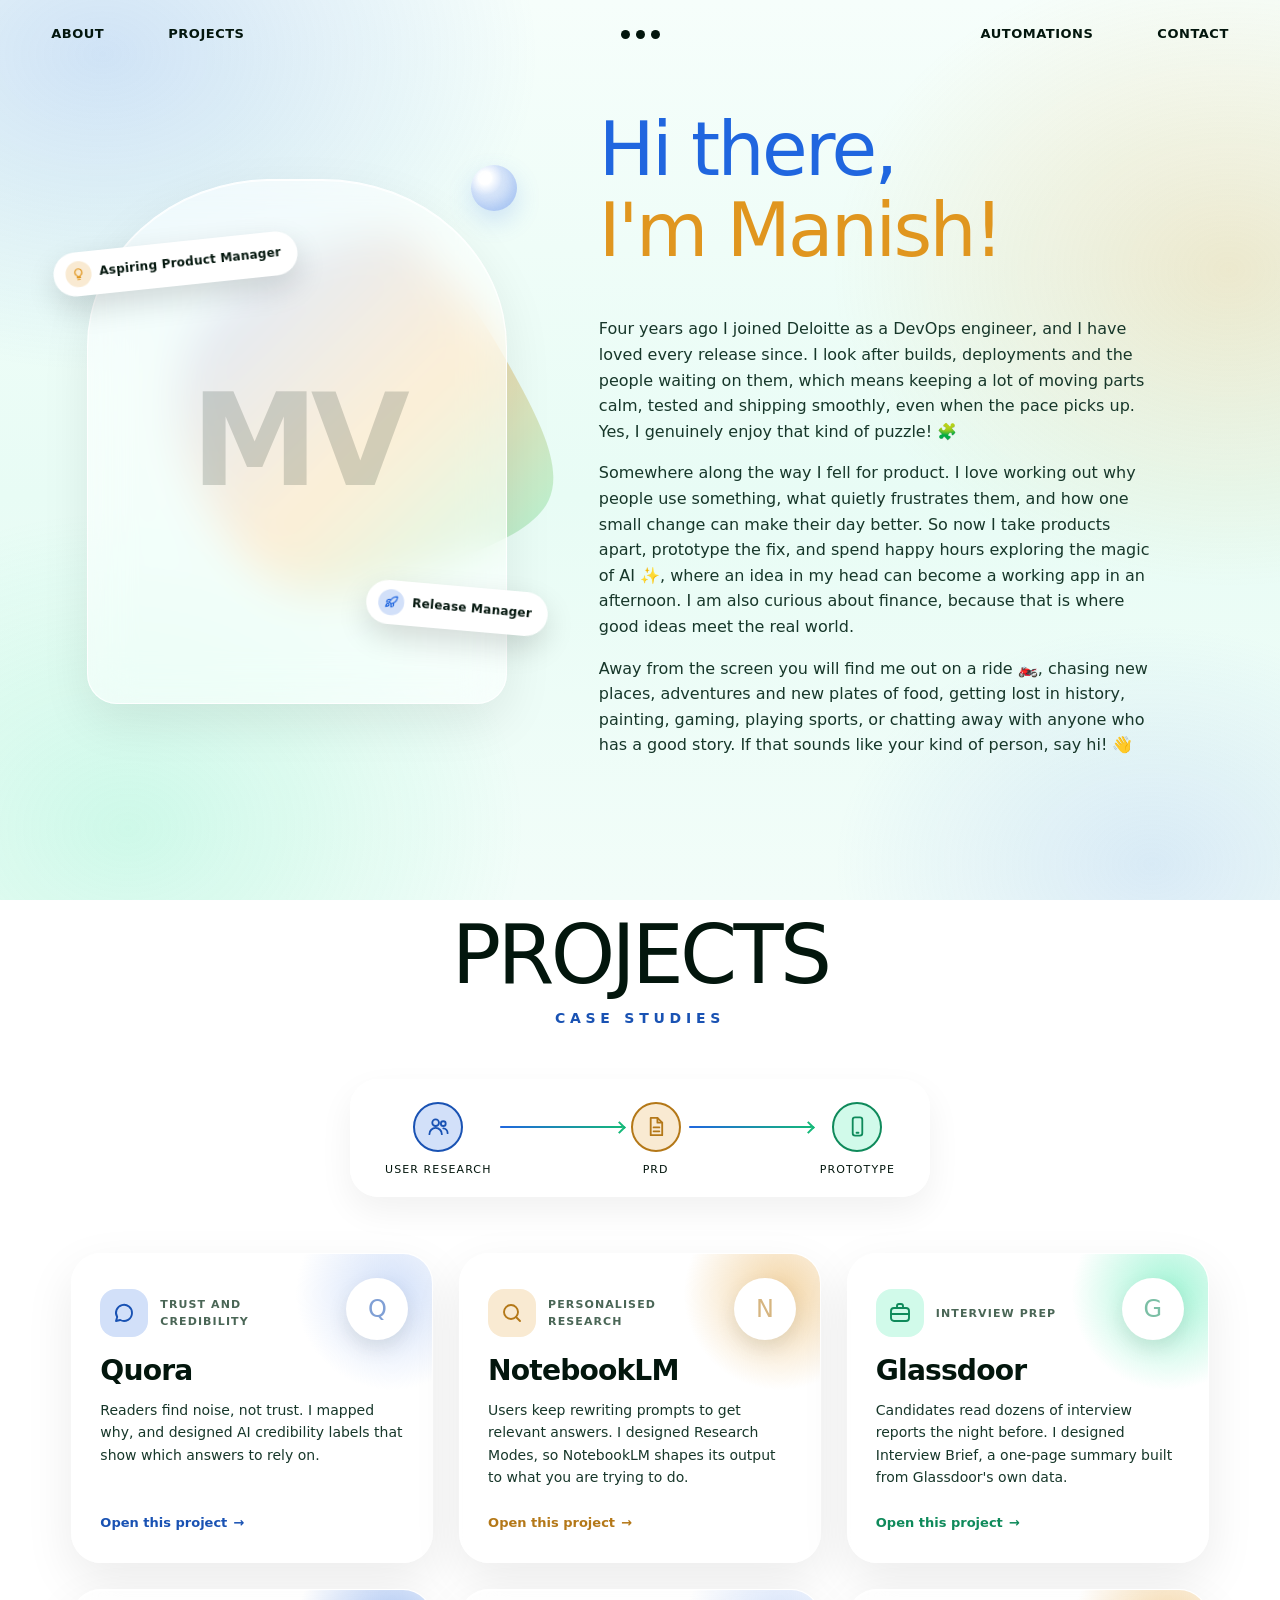
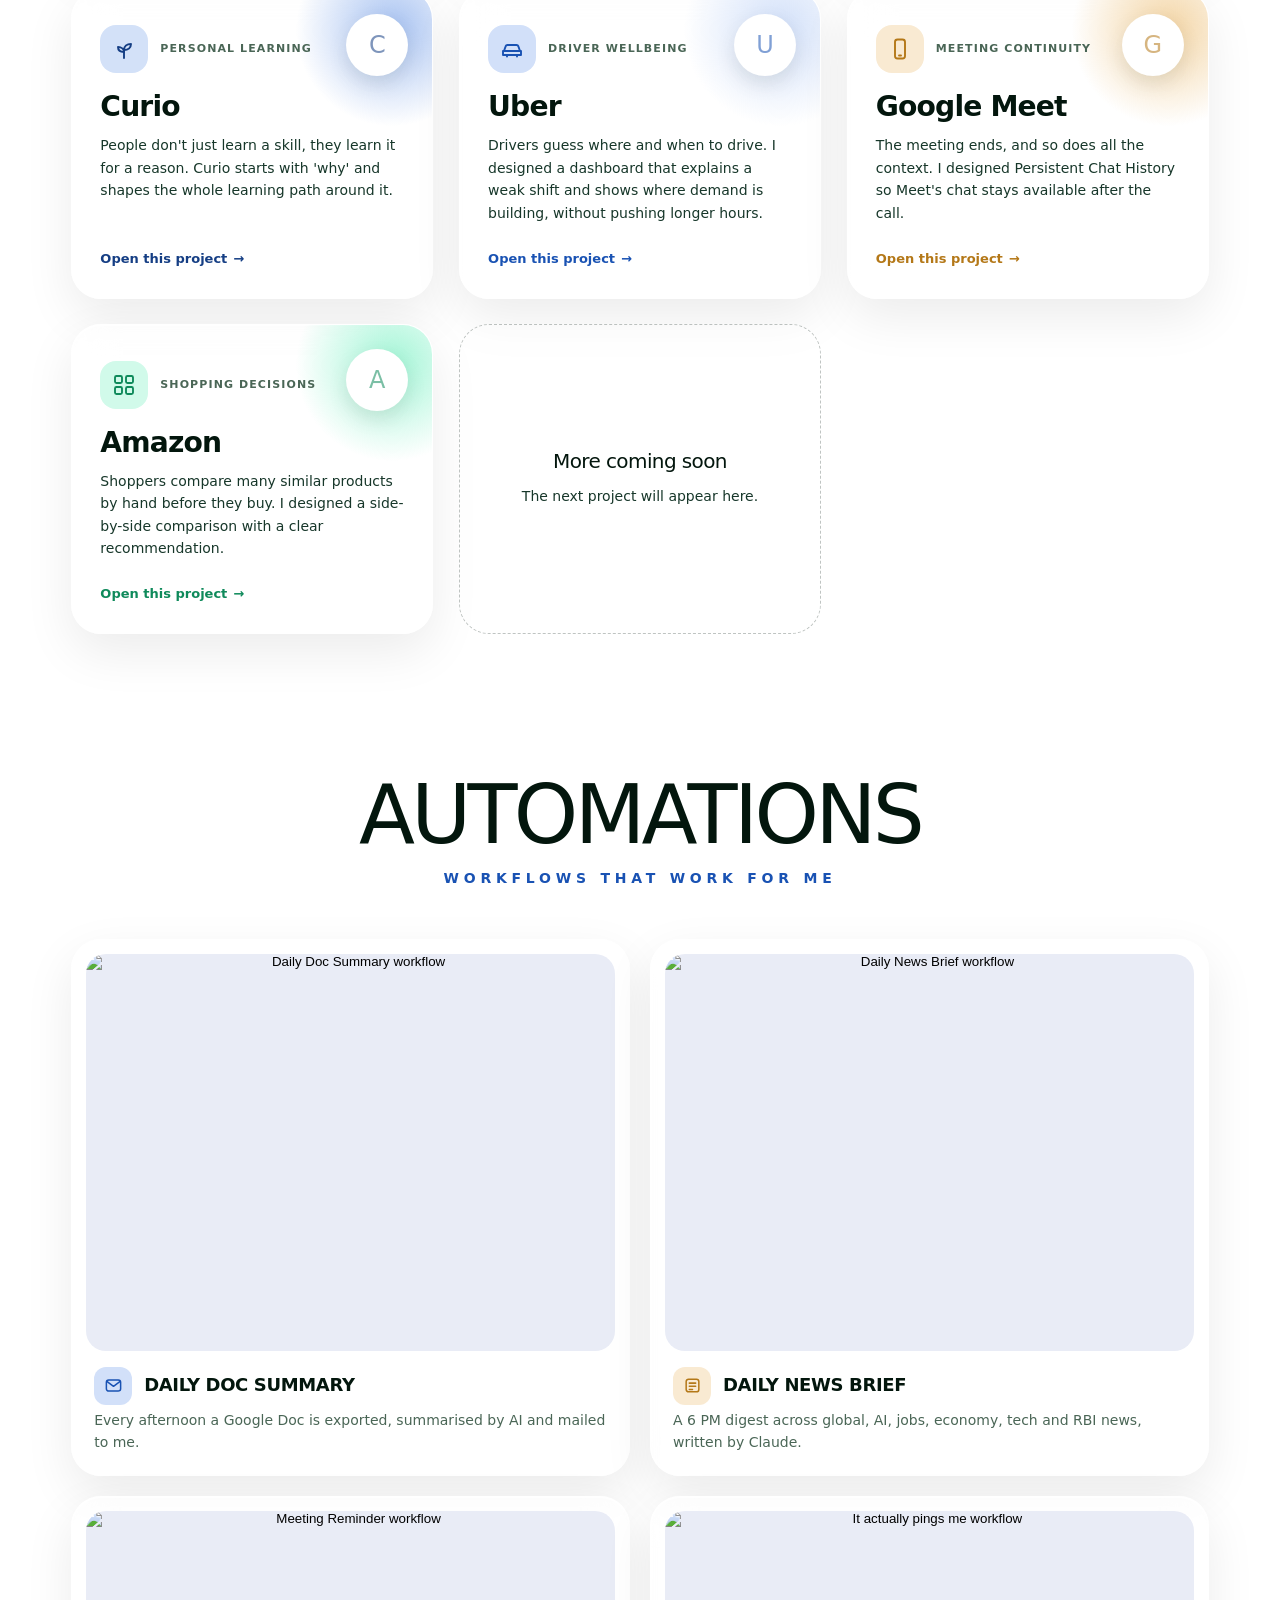
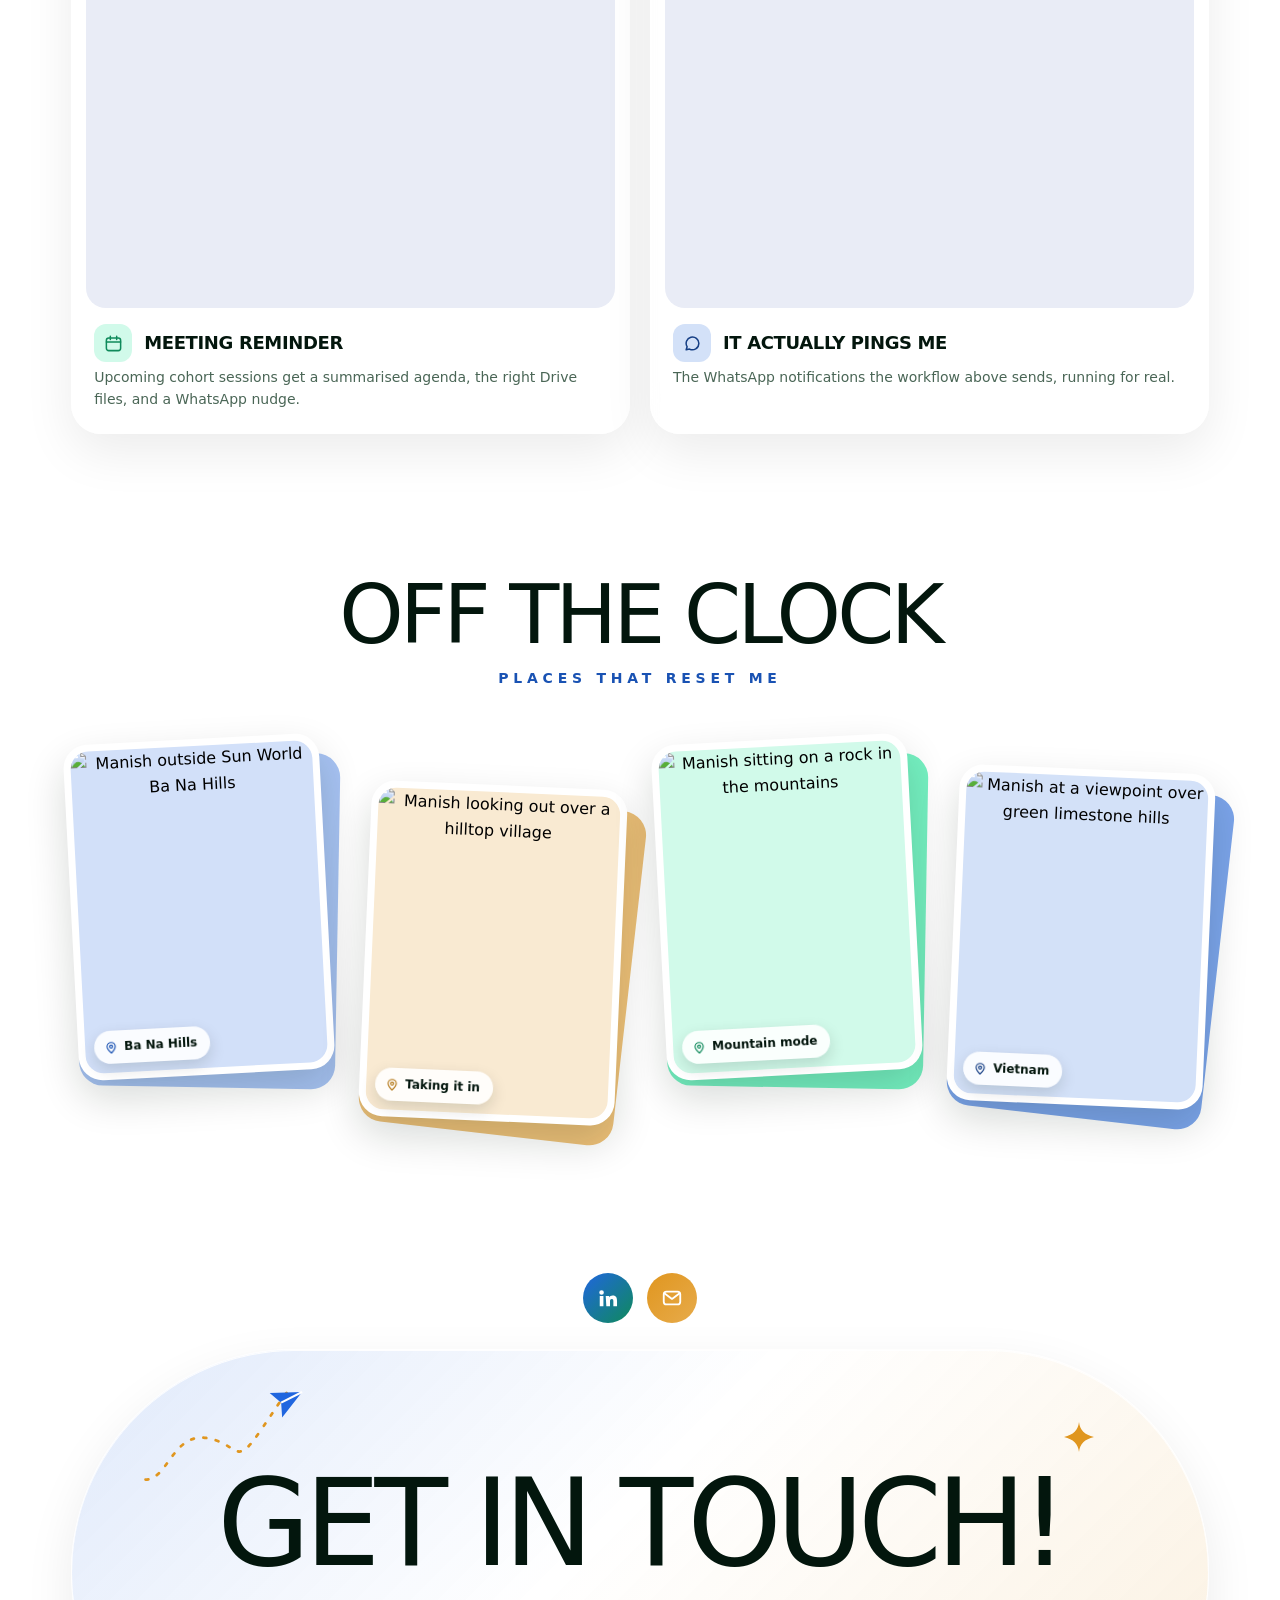
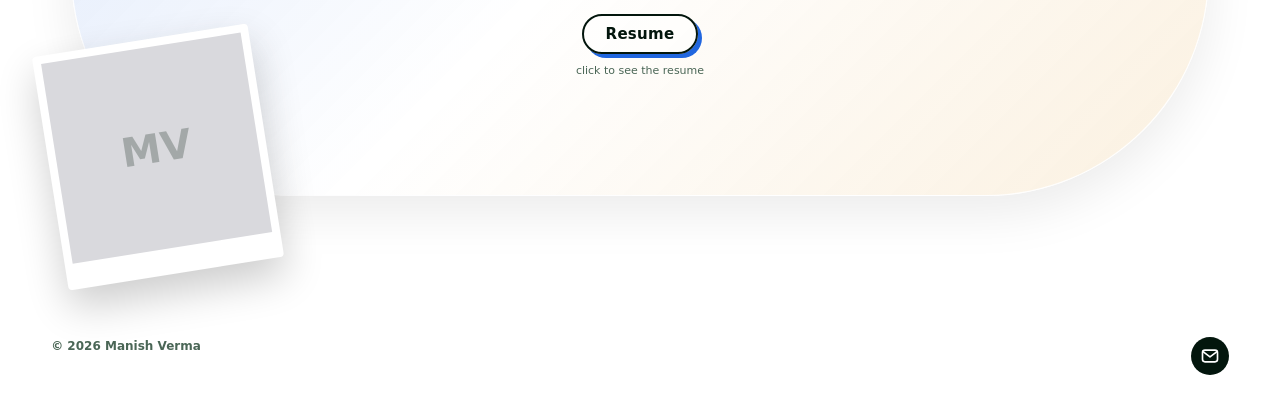
==== index.html @ 8513fe3d "Add files via upload" ====
<!doctype html>
<html lang="en">
<head>
  <meta charset="utf-8">
  <meta name="viewport" content="width=device-width, initial-scale=1">
  <title>Manish Verma — Portfolio</title>
  <meta name="description" content="Manish Verma: release manager at Deloitte and AI product management learner. Case studies, prototypes and automations.">
  <link rel="preconnect" href="https://fonts.googleapis.com">
  <link rel="preconnect" href="https://fonts.gstatic.com" crossorigin>
  <link href="https://fonts.googleapis.com/css2?family=Montserrat:wght@300;400;500;600;700;800;900&family=Pinyon+Script&family=Cormorant+Garamond:ital,wght@1,500;1,600&family=Ballet:opsz@16..72&display=swap" rel="stylesheet">
  <link rel="stylesheet" href="css/style.css">
  <script>try{if(sessionStorage.getItem("mv-intro"))document.documentElement.classList.add("no-intro")}catch(e){}</script>
</head>
<body>
  <!-- INTRO (plays once per visit, ~1.8s). Edit the words below to change it. -->
  <div class="intro" id="intro" aria-hidden="true">
    <div class="intro-dots" id="introDots"></div>
    <div class="intro-copy">
      <p class="il intro-eyebrow"><span>Hello, I'm Manish</span></p>
      <h2 class="intro-h">
        <span class="il"><span>I break products down,</span></span>
        <span class="il"><span>prototype the fix,</span></span>
        <span class="il"><span>and ship it.</span></span>
      </h2>
      <span class="intro-pill">See my work</span>
    </div>
  </div>

  <div id="nav"></div>

  <main id="top">
    <h1 class="sr-only">Manish Verma, Release Manager and AI product management</h1>

    <!-- ABOUT (LOCKED: approved design and animation, do not change unless the owner asks) -->
    <section class="sec" id="about">
      <div class="wrap about">
        <div class="portrait-wrap" data-reveal>
          <svg class="blob" viewBox="0 0 200 200" aria-hidden="true"><defs><linearGradient id="bg1" x1="0" y1="0" x2="1" y2="1"><stop offset="0" stop-color="#a6c2f2"/><stop offset=".55" stop-color="#f3d5a5"/><stop offset="1" stop-color="#a3f5d6"/></linearGradient></defs><path fill="url(#bg1)" d="M41.6 -61.4c13.5 8.600 22.700 24.100 31.200 39.600 8.500 15.500 16.300 31 11.200 41.700-5.100 10.700-23.100 16.600-39.200 22.600-16.100 6-30.300 12.100-43.500 8.200-13.200-3.900-25.300-17.800-33-33.500-7.700-15.700-10.900-33.200-4.600-47.300 6.300-14.100 22-24.800 38.400-31.800 16.400-7 33.500-10.300 39.500-4.500z" transform="translate(100 100) scale(1.05)"/></svg>
          <figure class="portrait glass">
            <img src="assets/img/manish.jpg" alt="Manish Verma" onerror="this.remove()">
            <span>MV</span>
          </figure>
          <span class="stk k1"><i data-ico="bulb"></i>Aspiring Product Manager</span>
          <span class="stk k2"><i data-ico="rocket"></i>Release Manager</span>
          <span class="deco d6" aria-hidden="true"></span>
        </div>
        <div class="about-copy">
          <h2 class="about-hi" id="hi"></h2>
          <div id="aboutText"></div>
        </div>
      </div>
    </section>

    <!-- PROJECTS -->
    <section class="sec" id="projects">
      <div class="wrap">
        <h2 class="h-sec center" data-reveal>Projects</h2>
        <p class="script sub center" data-reveal>case studies</p>
        <div id="projFlow"></div>
        <div id="cases" class="pgrid"></div>
      </div>
    </section>

    <!-- AUTOMATIONS -->
    <section class="sec" id="automations">
      <div class="wrap">
        <h2 class="h-sec center" data-reveal>Automations</h2>
        <p class="script sub center" data-reveal>workflows that work for me</p>
        <div id="autos" class="autos"></div>
      </div>
    </section>

    <!-- SKILLS (hidden for now: delete this line and the closing arrow below to bring it back)
    <section class="sec" id="skills">
      <div class="wrap skills">
        <div>
          <h2 class="h-sec" data-reveal>Certifications</h2>
          <div id="certList" class="certs"></div>
        </div>
        <div>
          <h2 class="h-sec" data-reveal>Toolkit</h2>
          <div id="tools" class="tools"></div>
        </div>
      </div>
    </section>
    -->

    <!-- OFF THE CLOCK (photos come from "gallery" in data/site.js) -->
    <section class="sec" id="life">
      <div class="wrap">
        <h2 class="h-sec center" data-reveal>Off the clock</h2>
        <p class="script sub center" data-reveal>places that reset me</p>
        <div id="snaps" class="snaps"></div>
      </div>
    </section>

    <!-- CONTACT -->
    <section class="sec contact" id="contact">
      <div class="wrap">
        <div class="socials" data-reveal>
          <a id="liBtn" href="#" target="_blank" rel="noopener" aria-label="LinkedIn" hidden>
            <svg viewBox="0 0 24 24" width="22" height="22" fill="currentColor"><path d="M4.98 3.5a2.5 2.5 0 1 1 0 5 2.5 2.5 0 0 1 0-5zM3 9.75h4V21H3zM9.5 9.75h3.8v1.55h.06c.53-1 1.82-2.05 3.75-2.05 4 0 4.74 2.63 4.74 6.05V21h-4v-5.1c0-1.22-.02-2.78-1.7-2.78-1.7 0-1.96 1.32-1.96 2.69V21h-4z"/></svg>
          </a>
          <a id="mailIcon" href="#" aria-label="Email">
            <svg viewBox="0 0 24 24" width="22" height="22" fill="none" stroke="currentColor" stroke-width="2" stroke-linecap="round" stroke-linejoin="round"><rect x="3" y="5" width="18" height="14" rx="3"/><path d="m4 7 8 6 8-6"/></svg>
          </a>
        </div>
        <div class="touch glass" data-reveal>
          <svg class="plane" viewBox="0 0 120 80" fill="none" aria-hidden="true"><path d="M4 74C20 74 24 40 48 44s20 22 38-4 18-28 22-30" stroke="#e0961f" stroke-width="2" stroke-linecap="round" stroke-dasharray="2 7"/><g transform="translate(96 4) rotate(18)"><path d="M0 8 22 0 14 22 10 12z" fill="#2066df"/><path d="M10 12 22 0" stroke="#fff" stroke-width="1.5"/></g></svg>
          <span class="deco d7"><svg viewBox="0 0 24 24" fill="currentColor"><path d="M12 0c.8 6.6 4.4 10.2 12 12-7.6 1.8-11.2 5.4-12 12-.8-6.6-4.4-10.2-12-12C7.6 10.2 11.2 6.6 12 0z"/></svg></span>
          <h2 class="touch-title">GET IN TOUCH!</h2>
          <a id="resumeBtn" class="cv" href="#" target="_blank" rel="noopener" hidden><span class="pill" id="resumeLabel"></span><small>click to see the resume</small></a>
          <figure class="polaroid" aria-hidden="true">
            <div class="ph"><img src="assets/img/manish-contact.jpg" alt="" onerror="this.remove()"><span>MV</span></div>
          </figure>
        </div>
      </div>
    </section>
  </main>

  <footer id="footer"></footer>

  <script src="https://cdnjs.cloudflare.com/ajax/libs/gsap/3.12.5/gsap.min.js"></script>
  <script src="https://cdnjs.cloudflare.com/ajax/libs/gsap/3.12.5/ScrollTrigger.min.js"></script>
  <script src="https://cdn.jsdelivr.net/npm/@studio-freight/lenis@1.0.42/dist/lenis.min.js"></script>
  <script src="data/site.js"></script>
  <script src="data/case-studies.js"></script>
  <script src="js/main.js"></script>
</body>
</html>
---- css/style.css ----
:root{
  --bg:var(--background-50); --ink:var(--text-950); --ink2:#17372a; --mute:#4a6656; --line:rgba(3,22,13,.14);
  --glass:rgba(255,255,255,.58); --glass-b:rgba(255,255,255,.9);
  --r:30px; --pad:clamp(20px,4vw,56px);
  --sans:system-ui,-apple-system,"Segoe UI",Roboto,"Helvetica Neue",Arial,sans-serif;   /* each device shows its own clean native font */
  --script:"Pinyon Script","Snell Roundhand",cursive;
}
*{box-sizing:border-box;margin:0;padding:0}
html{scroll-behavior:auto}
html.lenis,html.lenis body{height:auto}
.lenis.lenis-smooth{scroll-behavior:auto!important}
body{font-family:var(--sans);color:var(--ink);background:linear-gradient(180deg,#F6FEFB 0%,var(--background-50) 55%,#F2FDF9 100%);background-attachment:fixed;
  font-size:16px;line-height:1.6;-webkit-font-smoothing:antialiased;overflow-x:hidden}
body::before{content:"";position:fixed;inset:0;z-index:-1;pointer-events:none;
  background:radial-gradient(60vw 40vw at 85% 10%,rgba(255,255,255,.9),transparent 60%),radial-gradient(50vw 40vw at 5% 80%,rgba(163,245,214,.4),transparent 60%)}
img{max-width:100%;display:block}
a{color:inherit}
::selection{background:var(--ink);color:#fff}
.wrap{max-width:1240px;margin:0 auto;padding:0 var(--pad);position:relative}
.script{font-family:var(--script);font-weight:400;letter-spacing:0}
.anim [data-reveal]{opacity:0}

/* glass */
.glass{background:var(--glass);border:1px solid var(--glass-b);border-radius:var(--r);
  -webkit-backdrop-filter:blur(22px) saturate(1.3);backdrop-filter:blur(22px) saturate(1.3);
  box-shadow:0 18px 50px rgba(0,0,0,.08),inset 0 1px 0 rgba(255,255,255,.9)}
.pill{display:inline-block;border:2px solid var(--ink);border-radius:999px;padding:6px 22px;font-weight:600;font-size:15px;letter-spacing:.02em;background:rgba(255,255,255,.5)}

/* nav */
.nav{position:fixed;top:0;left:0;right:0;z-index:60;display:grid;grid-template-columns:1fr auto 1fr;align-items:center;padding:20px var(--pad);transition:background .3s,padding .3s}
.nav.solid{background:rgba(236,252,246,.8);-webkit-backdrop-filter:blur(16px);backdrop-filter:blur(16px);padding:12px var(--pad)}
.nav a{font-weight:600;font-size:13px;letter-spacing:.04em;text-transform:uppercase;text-decoration:none;position:relative;padding:4px 0}
.nav .l,.nav .r{display:flex;gap:clamp(18px,5vw,90px)}
.nav .l{justify-content:flex-start}.nav .r{justify-content:flex-end}
.nav a:not(.dots)::after{content:"";position:absolute;left:0;bottom:0;height:2px;width:100%;background:var(--ink);transform:scaleX(0);transform-origin:left;transition:transform .35s}
.nav a:not(.dots):hover::after{transform:scaleX(1)}
.nav .dots{display:flex;gap:6px;padding:10px 14px}
.nav .dots i{width:9px;height:9px;border-radius:50%;background:var(--ink);transition:transform .3s}
.nav .dots:hover i:nth-child(1){transform:translateY(-4px)}.nav .dots:hover i:nth-child(3){transform:translateY(4px)}
@media(max-width:560px){.nav a{font-size:11px}.nav .l,.nav .r{gap:14px}}

/* hero */
.hero{min-height:100svh;display:flex;flex-direction:column;align-items:center;justify-content:center;text-align:center;padding:110px var(--pad) 60px;position:relative;overflow:hidden}
.hero-name{font-size:clamp(64px,14vw,220px);line-height:1;margin:0;position:relative;z-index:2;white-space:nowrap;clip-path:inset(0 0 0 0);padding:0 .15em .1em}
.hero-tag{margin-top:clamp(18px,3vw,34px);font-weight:600;font-size:clamp(12px,1.3vw,15px);letter-spacing:.2em;text-transform:uppercase;color:var(--mute)}
.hero .pill{margin-top:clamp(28px,5vw,60px)}
.scroll-hint{position:absolute;bottom:26px;left:50%;width:26px;height:42px;border:2px solid var(--ink);border-radius:20px;transform:translateX(-50%)}
.scroll-hint i{position:absolute;left:50%;top:8px;width:4px;height:8px;margin-left:-2px;border-radius:2px;background:var(--ink);animation:wheel 1.7s ease-in-out infinite}
@keyframes wheel{0%{opacity:0;transform:translateY(0)}30%{opacity:1}100%{opacity:0;transform:translateY(14px)}}

/* section heads */
.sec{padding:clamp(70px,11vw,150px) 0 0}
.h-sec{font-weight:500;font-size:clamp(38px,6.4vw,92px);line-height:.98;letter-spacing:-.045em;text-transform:uppercase}
.sub{font-size:clamp(30px,4.2vw,56px);line-height:1.1;margin:6px 0 clamp(24px,4vw,50px)}
.center{text-align:center}

/* about */
.about{display:grid;grid-template-columns:.85fr 1.15fr;gap:clamp(28px,6vw,90px);align-items:center}
.portrait{position:relative;aspect-ratio:4/5;border-radius:44% 44% 30px 30px/32% 32% 30px 30px;overflow:hidden;display:grid;place-content:center;
  font-weight:700;font-size:clamp(70px,10vw,140px);letter-spacing:-.06em;color:rgba(3,22,13,.16)}
.portrait img{position:absolute;inset:0;width:100%;height:100%;object-fit:cover;object-position:50% 22%;z-index:1}
.about-copy p:not(.script){font-size:clamp(14px,1.25vw,17px);margin-bottom:16px;max-width:560px;color:var(--ink2)}
@media(max-width:860px){.about{grid-template-columns:1fr}.portrait{max-width:340px;margin:0 auto}}

.exp-grid{margin-top:clamp(40px,6vw,80px)}
.exp{padding:clamp(24px,3.4vw,46px);display:grid;grid-template-columns:1fr 1.3fr;gap:30px}
.exp h3{font-weight:700;font-size:clamp(34px,5vw,70px);letter-spacing:-.05em;line-height:1;text-transform:uppercase}
.exp .role{font-weight:700;margin-top:12px}
.exp .meta{font-size:14px;color:var(--mute)}
.exp ul{list-style:none}
.exp li{padding:14px 0;border-bottom:1px solid var(--line);font-size:clamp(15px,1.4vw,18px)}
.exp li:first-child{padding-top:0}.exp li:last-child{border:0;padding-bottom:0}
.stats{display:grid;grid-template-columns:repeat(3,1fr);gap:16px;margin-top:16px}
.stat{padding:26px 28px;transition:transform .4s cubic-bezier(.2,.8,.2,1)}
.stat:hover{transform:translateY(-6px)}
.stat b{display:block;font-weight:700;font-size:clamp(40px,5.4vw,78px);line-height:1;letter-spacing:-.05em}
.stat span{font-size:13px;color:var(--mute);font-weight:500}
@media(max-width:860px){.exp{grid-template-columns:1fr}.stats{grid-template-columns:1fr}}

/* skills */
.skills{display:grid;grid-template-columns:1fr 1fr;gap:clamp(34px,6vw,90px)}
.skills .h-sec{font-size:clamp(32px,4.6vw,64px);margin-bottom:28px}
.certs{display:grid;gap:22px}
.cert{display:grid;grid-template-columns:44px 1fr;gap:16px;align-items:start}
.cert svg{width:44px;height:44px;color:var(--ink2)}
.cert h3{font-weight:600;font-size:clamp(16px,1.7vw,22px);line-height:1.15;letter-spacing:-.03em;text-transform:uppercase}
.cert h3 small{font-weight:500;font-size:.62em;letter-spacing:0;text-transform:none;color:var(--mute);margin-left:6px}
.cert .st{font-size:12px;color:var(--mute);font-style:italic}
.cert button{margin-top:8px;font:inherit;font-size:12px;font-weight:700;background:none;border:1.5px solid var(--ink);border-radius:999px;padding:5px 14px;cursor:pointer;transition:background .2s,color .2s}
.cert button:hover{background:var(--ink);color:#fff}
.tools{display:grid;grid-template-columns:repeat(2,1fr);gap:14px}
.tool{display:grid;place-content:center;text-align:center;padding:26px 14px;min-height:92px;font-weight:600;font-size:15px;letter-spacing:-.02em;
  border-radius:22px;transition:transform .35s cubic-bezier(.2,.8,.2,1),background .3s}
.tool:hover{transform:translateY(-6px) rotate(-1.5deg);background:rgba(255,255,255,.9)}
@media(max-width:860px){.skills{grid-template-columns:1fr}}

/* folders */
.folders{display:flex;flex-wrap:wrap;justify-content:center;gap:clamp(26px,5vw,70px);perspective:900px}
.folder{width:clamp(150px,20vw,230px);text-decoration:none;text-align:center;display:block}
.fo{position:relative;aspect-ratio:1.18;transform-style:preserve-3d}
.fo .back{position:absolute;inset:8% 0 0 0;background:linear-gradient(180deg,#d4d4d8,#bdbdc2);border-radius:14px;box-shadow:0 20px 40px rgba(0,0,0,.14)}
.fo .back::before{content:"";position:absolute;left:0;top:-9%;width:42%;height:14%;background:#c9c9ce;border-radius:12px 12px 0 0}
.fo .paper{position:absolute;left:8%;right:8%;top:16%;bottom:14%;background:#fff;border-radius:8px;box-shadow:0 2px 8px rgba(0,0,0,.12);transition:transform .5s cubic-bezier(.2,.8,.2,1)}
.fo .front{position:absolute;inset:26% 0 0 0;background:linear-gradient(180deg,#f2f2f4,#dcdce0);border-radius:12px 12px 14px 14px;border-top:1px solid #fff;transform-origin:bottom;transition:transform .5s cubic-bezier(.2,.8,.2,1);box-shadow:inset 0 1px 0 #fff}
.folder:hover .paper{transform:translateY(-26%)}
.folder:hover .front{transform:rotateX(-24deg)}
.folder h3{margin-top:22px;font-weight:600;font-size:clamp(13px,1.4vw,17px);letter-spacing:-.02em;text-transform:uppercase;line-height:1.15}
.folder p{font-size:12px;color:var(--mute);margin-top:4px}
.folder.soon{opacity:.55;pointer-events:none}
.folder.soon .back,.folder.soon .front{background:rgba(255,255,255,.5);box-shadow:none;border:1.5px dashed #999}
.folder.soon .paper{display:none}

/* phones */
.phones{display:flex;flex-wrap:wrap;justify-content:center;gap:clamp(30px,5vw,64px)}
.proto{width:clamp(190px,22vw,245px);text-decoration:none;text-align:center}
.phone{position:relative;aspect-ratio:9/18.5;border:8px solid #141416;border-radius:38px;background:#fff;overflow:hidden;box-shadow:0 30px 60px rgba(0,0,0,.2);
  transition:transform .5s cubic-bezier(.2,.8,.2,1)}
.phone::before{content:"";position:absolute;top:8px;left:50%;transform:translateX(-50%);width:34%;height:16px;background:#141416;border-radius:12px;z-index:3}
.phone img{position:absolute;inset:0;width:100%;height:100%;object-fit:cover}
.phone .scr{position:absolute;inset:0;display:grid;place-content:center;padding:26px 18px;background:linear-gradient(160deg,#fff,#dedee2);font-weight:700;font-size:clamp(22px,2.4vw,30px);letter-spacing:-.05em;line-height:1;text-transform:uppercase}
.phone .scr small{display:block;font-weight:500;font-size:11px;letter-spacing:.04em;margin-top:12px;color:var(--mute);text-transform:none}
.proto:hover .phone{transform:translateY(-12px) rotate(-2deg)}
.proto:nth-child(even):hover .phone{transform:translateY(-12px) rotate(2deg)}
.proto h3{margin-top:22px;font-weight:600;font-size:17px;letter-spacing:-.02em;text-transform:uppercase}
.proto p{font-size:13px;color:var(--mute);margin:6px 0 10px}
.proto .open{font-weight:700;font-size:13px;border-bottom:2px solid var(--ink)}

/* automations */
.autos{display:grid;grid-template-columns:repeat(2,1fr);gap:20px}
.auto{padding:14px 14px 22px;transition:transform .4s cubic-bezier(.2,.8,.2,1)}
.auto:hover{transform:translateY(-6px)}
.auto button{display:block;width:100%;aspect-ratio:4/3;border:0;border-radius:20px;overflow:hidden;background:#e9ecf6;cursor:zoom-in;padding:0}
.auto img{width:100%;height:100%;object-fit:cover;object-position:top;transition:transform .6s}
.auto button:hover img{transform:scale(1.04)}
.auto h3{font-weight:600;font-size:18px;letter-spacing:-.02em;text-transform:uppercase;margin:18px 8px 4px}
.auto p{margin:0 8px;font-size:14px;color:var(--mute)}
@media(max-width:760px){.autos{grid-template-columns:1fr}}
.lightbox{position:fixed;inset:0;z-index:100;background:rgba(3,22,13,.82);-webkit-backdrop-filter:blur(8px);backdrop-filter:blur(8px);display:grid;place-items:center;padding:24px;cursor:zoom-out;opacity:0;pointer-events:none;transition:opacity .3s}
.lightbox.on{opacity:1;pointer-events:auto}
.lightbox img{max-height:90vh;max-width:min(1100px,100%);border-radius:20px;background:#fff}

/* contact */
.contact{padding-bottom:clamp(70px,9vw,120px)}
.socials{display:flex;justify-content:center;gap:14px;margin-bottom:26px}
.socials a{display:grid;place-content:center;width:50px;height:50px;border-radius:50%;background:var(--ink);color:#fff;transition:transform .3s}
.socials a:hover{transform:translateY(-5px) rotate(8deg)}
.touch{position:relative;padding:clamp(60px,9vw,120px) clamp(20px,4vw,60px);text-align:center;border-radius:999px}
.touch-title{font-weight:500;font-size:clamp(40px,9.4vw,140px);letter-spacing:-.05em;line-height:.95}
.touch-mail{display:inline-block;margin-top:24px;font-weight:600;font-size:clamp(14px,1.8vw,20px);text-decoration:none;border-bottom:2px solid var(--ink);transition:letter-spacing .3s}
.touch-mail:hover{letter-spacing:.03em}
.cv{display:block;margin-top:34px;text-decoration:none}
.cv small{display:block;font-size:11px;color:var(--mute);margin-top:8px}
.polaroid{position:absolute;left:-2%;bottom:-18%;width:clamp(120px,17vw,230px);transform:rotate(-9deg);background:#fff;padding:8px 8px 26px;box-shadow:0 18px 40px rgba(0,0,0,.2);border-radius:4px}
.polaroid .ph{position:relative;aspect-ratio:1;background:#d9d9dd;display:grid;place-content:center;font-weight:700;font-size:40px;color:rgba(3,22,13,.25);overflow:hidden}
.polaroid img{position:absolute;inset:0;width:100%;height:100%;object-fit:cover;object-position:50% 18%}

/* OFF THE CLOCK: travel photos */
.snaps{display:grid;grid-template-columns:repeat(4,1fr);gap:clamp(18px,3vw,40px);align-items:start;padding-bottom:12px}
.snap:nth-child(2){margin-top:46px}.snap:nth-child(4){margin-top:30px}
.snap figure{position:relative;--r:-3deg;transform:rotate(var(--r));transition:transform .55s cubic-bezier(.2,.8,.2,1)}
.snap:nth-child(even) figure{--r:2.5deg}
.snap figure::before{content:"";position:absolute;inset:0;border-radius:24px;background:var(--bk);transform:translate(10px,13px) rotate(4deg);z-index:0;transition:transform .55s cubic-bezier(.2,.8,.2,1)}
.snap:hover figure{transform:rotate(0) scale(1.03)}
.snap:hover figure::before{transform:translate(14px,16px) rotate(6deg)}
.snap button{position:relative;z-index:1;display:block;width:100%;padding:7px;border:0;background:#fff;border-radius:24px;box-shadow:0 18px 40px rgba(3,22,13,.16);cursor:zoom-in;font:inherit}
.snap .ph{display:block;aspect-ratio:3/4;border-radius:18px;overflow:hidden;background:var(--tint,#e8eef9)}
.snap img{display:block;width:100%;height:100%;object-fit:cover}
.snap figcaption{position:absolute;z-index:2;left:16px;bottom:16px;display:inline-flex;align-items:center;gap:6px;padding:7px 13px 7px 10px;border-radius:999px;background:rgba(255,255,255,.88);-webkit-backdrop-filter:blur(8px);backdrop-filter:blur(8px);font-size:12px;font-weight:600;color:var(--ink);box-shadow:0 6px 16px rgba(3,22,13,.14);pointer-events:none}
.snap figcaption svg{width:14px;height:14px;fill:none;stroke:var(--deep);stroke-width:2;stroke-linecap:round;stroke-linejoin:round}
@media(max-width:860px){.snaps{grid-template-columns:repeat(2,1fr)}.snap:nth-child(2){margin-top:34px}.snap:nth-child(3){margin-top:0}.snap:nth-child(4){margin-top:34px}}
@media(max-width:760px){.touch{border-radius:48px;padding-bottom:110px}.polaroid{left:6%;bottom:-12%}}
footer{padding:26px var(--pad);display:flex;flex-wrap:wrap;justify-content:space-between;gap:10px;font-size:12px;font-weight:600;color:var(--mute)}
footer a{text-decoration:none;border-bottom:1px solid currentColor}

/* case page */
.c-top{padding:150px 0 20px}
.back{font-weight:600;font-size:14px;letter-spacing:.01em;text-transform:none;text-decoration:none;border-bottom:2px solid var(--ink)}
.c-title{font-weight:400;font-size:clamp(26px,5vw,72px);line-height:1.1;letter-spacing:-.035em;text-transform:none;margin-top:26px}
.c-title+.script{font-size:clamp(30px,5vw,68px);margin-top:-.1em}
.c-pills{display:flex;gap:10px;flex-wrap:wrap;margin-top:22px}
.c-pills .pill{font-size:13px;padding:5px 18px}
.c-lead{max-width:640px;font-size:clamp(16px,1.6vw,20px);margin-top:26px;color:var(--ink2)}
.c-hero{display:grid;grid-template-columns:.9fr 1.1fr;gap:20px;margin-top:clamp(34px,5vw,60px)}
.c-card{padding:clamp(22px,2.6vw,34px)}
.c-card h3{font-weight:700;font-size:clamp(20px,2.2vw,30px);letter-spacing:-.04em;text-transform:uppercase;margin-bottom:12px}
.c-card dl{display:grid;grid-template-columns:auto 1fr;gap:6px 14px;font-size:14px;margin-bottom:16px}
.c-card dt{font-weight:600}.c-card dd{color:var(--ink2)}
.c-card h4{font-weight:600;font-size:15px;letter-spacing:-.02em;text-transform:uppercase;margin:16px 0 4px}
.c-card p{font-size:14px;color:var(--ink2)}
.c-card ul{list-style:none}
.c-card li{font-size:14px;padding:7px 0;border-bottom:1px solid var(--line);color:var(--ink2)}
.c-card li:last-child{border:0}
.c-card li::before{content:"•";margin-right:10px;font-weight:700}
.c-visual{display:grid;place-content:center;text-align:center;padding:clamp(30px,5vw,60px);min-height:320px;position:relative;overflow:hidden}
.c-visual img{position:absolute;inset:0;width:100%;height:100%;object-fit:cover}
.c-visual q{font-weight:700;font-size:clamp(24px,3.6vw,52px);letter-spacing:-.05em;line-height:1.02;text-transform:uppercase;quotes:none;position:relative}
.c-visual q em{font-family:var(--script);font-style:normal;font-weight:400;text-transform:none;letter-spacing:0;font-size:1.25em}
@media(max-width:860px){.c-hero{grid-template-columns:1fr}}
.perf{margin-top:clamp(50px,8vw,100px);text-align:center}
.perf .h-sec{font-size:clamp(30px,5vw,68px)}
.perf-row{display:grid;grid-template-columns:repeat(4,1fr);gap:14px;margin-top:26px}
.perf-row .glass{padding:26px 14px}
.perf-row b{display:block;font-weight:700;font-size:clamp(34px,5vw,70px);line-height:1;letter-spacing:-.06em}
.perf-row span{font-size:12px;color:var(--mute);font-weight:500}
@media(max-width:760px){.perf-row{grid-template-columns:repeat(2,1fr)}}
.c-secs{display:grid;grid-template-columns:repeat(auto-fit,minmax(min(100%,320px),1fr));gap:18px;margin-top:clamp(40px,6vw,70px)}
.c-sec .lab{font-size:11px;font-weight:600;letter-spacing:.14em;text-transform:uppercase;color:var(--mute)}
.c-sec h3{font-weight:700;font-size:clamp(20px,2.2vw,28px);letter-spacing:-.04em;line-height:1.05;margin:8px 0 14px;text-transform:uppercase}
.c-sec .it{padding:10px 0;border-top:1px solid var(--line)}
.c-sec .it b{display:block;font-size:14px;font-weight:600}
.c-sec .it span{font-size:13px;color:var(--ink2)}
.c-pdf{margin-top:clamp(50px,8vw,100px)}
.c-pdf .h-sec{font-size:clamp(30px,5vw,68px);margin-bottom:22px}
.pdf-frame{overflow:hidden;padding:8px}
.pdf-frame iframe{width:100%;height:min(78vh,720px);border:0;border-radius:calc(var(--r) - 8px);display:block;background:#fff}
.pdf-actions{display:flex;gap:12px;flex-wrap:wrap;margin-top:22px}
.btn{display:inline-flex;align-items:center;gap:8px;font:inherit;font-weight:600;font-size:13px;letter-spacing:.04em;text-transform:uppercase;text-decoration:none;
  border:2px solid var(--ink);border-radius:999px;padding:13px 26px;background:transparent;transition:background .25s,color .25s,transform .25s}
.btn:hover{background:var(--ink);color:#fff;transform:translateY(-3px)}
.btn-ink{background:var(--ink);color:#fff}.btn-ink:hover{background:transparent;color:var(--ink)}
.next{display:block;text-decoration:none;margin:clamp(60px,9vw,110px) 0 clamp(60px,8vw,100px);padding:clamp(26px,4vw,54px);text-align:center;transition:transform .4s}
.next:hover{transform:translateY(-6px)}
.next small{font-size:12px;font-weight:700;letter-spacing:.14em;text-transform:uppercase;color:var(--mute)}
.next b{display:block;font-weight:700;font-size:clamp(28px,5.4vw,76px);letter-spacing:-.05em;line-height:1;text-transform:uppercase;margin-top:8px}

/* page transition */
.wipe{position:fixed;inset:0;z-index:200;background:var(--ink);color:#fff;display:grid;place-content:center;font-weight:700;font-size:clamp(36px,8vw,100px);letter-spacing:-.05em;
  opacity:0;pointer-events:none}
.wipe.cover{pointer-events:auto}
@media (prefers-reduced-motion:reduce){.scroll-hint i{animation:none}*{transition-duration:.01ms!important}}

/* =====================================================
   COLOUR + ICON LAYER (soft pastels on the mono base)
   ===================================================== */
/* ---- Brand palette (light) ---- */
:root{
  --text-50:#e9fcf3;--text-100:#d3f8e6;--text-200:#a6f2cd;--text-300:#7aebb4;--text-400:#4ee49c;--text-500:#21de83;--text-600:#1bb169;--text-700:#14854e;--text-800:#0d5934;--text-900:#072c1a;--text-950:#03160d;
  --background-50:#e8fcf5;--background-100:#d1faea;--background-200:#a3f5d6;--background-300:#75f0c1;--background-400:#47ebac;--background-500:#19e697;--background-600:#14b879;--background-700:#0f8a5b;--background-800:#0a5c3d;--background-900:#052e1e;--background-950:#03170f;
  --primary-50:#e9f0fc;--primary-100:#d2e0f9;--primary-200:#a6c2f2;--primary-300:#79a3ec;--primary-400:#4c85e6;--primary-500:#2066df;--primary-600:#1952b3;--primary-700:#133d86;--primary-800:#0d2959;--primary-900:#06142d;--primary-950:#030a16;
  --secondary-50:#fcf5e9;--secondary-100:#f9ead2;--secondary-200:#f3d5a5;--secondary-300:#edc078;--secondary-400:#e7ab4b;--secondary-500:#e0961f;--secondary-600:#b47818;--secondary-700:#875a12;--secondary-800:#5a3c0c;--secondary-900:#2d1e06;--secondary-950:#160f03;
  --accent-50:#e9f0fb;--accent-100:#d3e1f8;--accent-200:#a7c2f1;--accent-300:#7ba4ea;--accent-400:#5085e2;--accent-500:#2467db;--accent-600:#1d52af;--accent-700:#153e84;--accent-800:#0e2958;--accent-900:#07152c;--accent-950:#040a16;
  /* short names used through the stylesheet */
  --blue:var(--primary-500);--blue-l:var(--primary-400);
  --amber:var(--secondary-500);--amber-l:var(--secondary-400);
  --green-m:var(--background-600);--green-d:var(--background-700);
}
body::before{background:
  radial-gradient(55vw 40vw at 8% 6%,rgba(76,133,230,.22),transparent 62%),
  radial-gradient(50vw 40vw at 96% 30%,rgba(231,171,75,.24),transparent 62%),
  radial-gradient(50vw 40vw at 10% 92%,rgba(71,235,172,.2),transparent 62%),
  radial-gradient(40vw 30vw at 90% 96%,rgba(121,163,236,.2),transparent 62%)}

/* icon chip */
.ico{flex:none;width:46px;height:46px;border-radius:15px;background:var(--tint,#eee);color:var(--deep,var(--ink));display:grid;place-content:center}
.ico svg{width:23px;height:23px;fill:none;stroke:currentColor;stroke-width:1.9;stroke-linecap:round;stroke-linejoin:round}
[data-ico] svg{width:1em;height:1em;fill:none;stroke:currentColor;stroke-width:2;stroke-linecap:round;stroke-linejoin:round}

/* script accents get a gradient */
.sub,.hero-name,.c-visual q em{background:linear-gradient(95deg,var(--blue),var(--green-m) 80%);-webkit-background-clip:text;background-clip:text;color:transparent;-webkit-text-fill-color:transparent}
.sub{padding:0 .12em .12em;display:inline-block}
.center.sub{display:block;width:fit-content;margin-left:auto;margin-right:auto}
.pill{box-shadow:4px 4px 0 var(--blue)}
.hero .pill{box-shadow:4px 4px 0 var(--amber)}

/* doodles */
.deco{position:absolute;pointer-events:none;z-index:0;animation:floaty 7s ease-in-out infinite alternate}
.deco svg{display:block;width:100%;height:100%}
.hero-name,.hero-tag,.hero .pill{position:relative;z-index:1}
.d6{top:-8px;right:-6px;width:34px;color:var(--amber-l);z-index:3}
.d7{top:16%;right:10%;width:30px;color:var(--amber)}
@keyframes floaty{to{transform:translateY(-16px) rotate(10deg)}}


/* about: blob + stickers */
.portrait-wrap{position:relative;max-width:420px;width:100%;margin:0 auto}
.portrait-wrap .blob{position:absolute;inset:-14% -18%;width:136%;height:128%;z-index:0;opacity:.9}
.portrait-wrap .portrait{position:relative;z-index:1}
.stk{position:absolute;z-index:3;display:inline-flex;align-items:center;gap:8px;background:#fff;border-radius:999px;padding:9px 16px 9px 12px;font-weight:600;font-size:12px;letter-spacing:.02em;
  box-shadow:0 12px 30px rgba(0,0,0,.14);animation:floaty 6s ease-in-out infinite alternate}
.stk i{display:grid;place-content:center;width:26px;height:26px;border-radius:50%;font-size:14px}
.k1{left:-8%;top:12%;transform:rotate(-6deg)}.k1 i{background:#f9ead2;color:var(--amber)}
.k2{right:-10%;bottom:14%;transform:rotate(5deg);animation-delay:-2s}.k2 i{background:#d2e0f9;color:var(--blue)}
@media(max-width:560px){.k1{left:-2%}.k2{right:-2%}}

/* stats / tools / certs / automations with icons */
.stat{display:flex;flex-direction:column;gap:14px}
.stat .ico{width:42px;height:42px}
.stat b{background:linear-gradient(120deg,var(--ink),var(--deep,var(--ink)) 140%);-webkit-background-clip:text;background-clip:text;color:transparent}
.tool{display:flex;align-items:center;gap:14px;text-align:left;place-content:normal;padding:14px 16px;min-height:0;justify-content:flex-start}
.tool .ico{width:42px;height:42px;border-radius:13px}
.cert{grid-template-columns:48px 1fr}
.cert .ico{width:48px;height:48px;border-radius:16px}
.cert .ico svg{width:26px;height:26px}
.auto figcaption,.auto .cap{display:flex;gap:12px;align-items:center;margin:16px 8px 4px}
.auto .cap h3{margin:0}
.auto .cap .ico{width:38px;height:38px;border-radius:12px}
.auto .cap .ico svg{width:19px;height:19px}
.auto>p{margin:0 8px}

/* coloured folders */
.fo .back{background:var(--fb,#c9c9ce)}
.fo .back::before{background:var(--fb,#c9c9ce)}
.fo .front{background:linear-gradient(180deg,var(--f1,#f2f2f4),var(--f2,#dcdce0))}
.folder .badge{position:absolute;left:50%;top:52%;transform:translate(-50%,-50%);z-index:3;width:48px;height:48px;border-radius:16px;display:grid;place-content:center;background:rgba(255,255,255,.7);color:var(--deep,var(--ink));transition:transform .5s cubic-bezier(.2,.8,.2,1)}
.folder .badge svg{width:24px;height:24px;fill:none;stroke:currentColor;stroke-width:1.9;stroke-linecap:round;stroke-linejoin:round}
.folder:hover .badge{transform:translate(-50%,-30%) scale(1.08)}
.folder.soon .badge{display:none}

/* phones */
.phone .scr{background:linear-gradient(160deg,var(--g1,#fff),var(--g2,#dedee2));color:var(--ink);text-align:center}
.phone .scr .pi{width:62px;height:62px;border-radius:20px;background:rgba(255,255,255,.75);display:grid;place-content:center;margin:0 auto 16px;box-shadow:0 10px 24px rgba(0,0,0,.12)}
.phone .scr .pi svg{width:30px;height:30px;fill:none;stroke:var(--ink);stroke-width:1.8;stroke-linecap:round;stroke-linejoin:round}
.phone .scr small{color:rgba(3,22,13,.65)}
.proto .open{border-bottom:2px solid var(--deep,var(--ink));color:var(--deep,var(--ink))}

/* contact */
.socials a{background:linear-gradient(135deg,var(--blue),var(--green-d))}
.socials a:nth-child(2){background:linear-gradient(135deg,var(--amber),var(--amber-l))}
.touch{background:linear-gradient(135deg,rgba(210,224,249,.7),rgba(255,255,255,.6) 45%,rgba(249,234,210,.7));overflow:visible}
.plane{position:absolute;left:6%;top:6%;width:clamp(80px,13vw,170px);pointer-events:none}
.touch-mail{border-bottom-color:var(--amber)}

/* case page */
.c-pills .pill{background:var(--tint);border-color:var(--deep);color:var(--deep);box-shadow:none}
.c-visual{background:radial-gradient(circle at 18% 22%,#a6c2f2 0,transparent 46%),radial-gradient(circle at 86% 80%,#f3d5a5 0,transparent 46%),radial-gradient(circle at 70% 15%,#a3f5d6 0,transparent 36%),var(--glass)}
.perf-row .glass{display:flex;flex-direction:column;align-items:center;gap:10px}
.perf-row .glass b{color:var(--deep)}
.c-sec .head{display:flex;align-items:center;gap:12px}
.c-sec .head .ico{width:40px;height:40px;border-radius:13px}
.c-sec .head .ico svg{width:20px;height:20px}
.c-sec h3{margin-top:14px}
.c-card li::before{color:var(--amber)}
.back:hover{color:var(--blue);border-color:var(--blue)}
.btn-ink{background:linear-gradient(120deg,var(--blue),var(--green-d));border-color:transparent}
.btn-ink:hover{background:transparent;border-color:var(--ink)}
.next b{background:linear-gradient(95deg,var(--blue),var(--green-m));-webkit-background-clip:text;background-clip:text;color:transparent}
@media (prefers-reduced-motion:reduce){.deco,.stk{animation:none}}

/* =====================================================
   IMAGES + MOTION LAYER
   ===================================================== */

/* hero confetti */
.spark{position:fixed;width:16px;height:16px;margin:-8px 0 0 -8px;pointer-events:none;z-index:250}
.spark svg{display:block;width:100%;height:100%}


/* release pipeline illustration */
.pipe{margin-top:24px;padding:16px 20px 10px;max-width:560px}
.pipe-t{font-size:11px;font-weight:700;letter-spacing:.14em;text-transform:uppercase;color:var(--mute);margin:0 0 6px!important;max-width:none!important}
.pipe svg{display:block;width:100%;height:auto;overflow:visible}
.pipe text{font-family:var(--sans);font-size:12px;font-weight:600;fill:var(--ink2);text-anchor:middle}
.pline{fill:none;stroke:url(#pg);stroke-width:3;stroke-linecap:round;stroke-dasharray:100;stroke-dashoffset:100;animation:pdraw 6s ease-in-out infinite}
@keyframes pdraw{0%{stroke-dashoffset:100;opacity:1}75%{stroke-dashoffset:0;opacity:1}92%{stroke-dashoffset:0;opacity:1}100%{stroke-dashoffset:0;opacity:0}}
.pn .ring{animation:ping 3.6s ease-out infinite;animation-delay:calc(var(--i) * .9s);transform-box:fill-box;transform-origin:center;opacity:0}
@keyframes ping{0%{transform:scale(1);opacity:.4}70%,100%{transform:scale(1.9);opacity:0}}

/* phone screens: little skeleton UI */
.sk{display:grid;gap:7px;margin-top:20px;width:150px;margin-left:auto;margin-right:auto}
.sk i{display:block;height:9px;border-radius:6px;background:linear-gradient(90deg,rgba(255,255,255,.35),rgba(255,255,255,.9),rgba(255,255,255,.35));background-size:220% 100%;animation:shine 2.4s linear infinite}
.sk i:nth-child(2){width:78%;margin:0 auto;animation-delay:-.6s}.sk i:nth-child(3){width:52%;margin:0 auto;animation-delay:-1.2s}
@keyframes shine{to{background-position:-220% 0}}

/* heading word-mask reveal */
.w{display:inline-block;overflow:hidden;vertical-align:top;padding:0 .03em .28em;margin-bottom:-.28em}
.w>span{display:inline-block;will-change:transform}

/* interaction helpers */
.tilt{transition:background .3s,box-shadow .3s!important}
.mag{transition:background .25s,color .25s,letter-spacing .3s!important}
.ico{transition:transform .5s cubic-bezier(.2,.8,.2,1)}
.stat:hover .ico,.tool:hover .ico,.cert:hover .ico,.c-sec:hover .ico,.auto:hover .ico{transform:rotate(-12deg) scale(1.14)}
.stk:hover{animation-play-state:paused}

.progress{position:fixed;top:0;left:0;width:100%;height:3px;transform-origin:left;transform:scaleX(0);background:linear-gradient(90deg,var(--blue),var(--green-m),var(--amber-l));z-index:150;pointer-events:none}

.cur-dot,.cur-ring{position:fixed;left:0;top:0;pointer-events:none;z-index:300;border-radius:50%;opacity:0}
.cur-dot{width:8px;height:8px;margin:-4px 0 0 -4px;background:var(--ink);transition:opacity .2s}
.cur-dot.hide{opacity:0!important}
.cur-ring{width:40px;height:40px;margin:-20px 0 0 -20px;border:1.5px solid rgba(3,22,13,.45);display:grid;place-content:center;text-align:center;font-size:11px;font-weight:700;letter-spacing:.08em;text-transform:uppercase;color:#fff;
  transition:width .3s,height .3s,margin .3s,background .3s,border-color .3s}
.cur-ring.link{width:62px;height:62px;margin:-31px 0 0 -31px;background:rgba(32,102,223,.12);border-color:var(--blue)}
.cur-ring.big{width:86px;height:86px;margin:-43px 0 0 -43px;background:linear-gradient(135deg,var(--blue),var(--green-d));border-color:transparent;box-shadow:0 10px 30px rgba(32,102,223,.35)}
html.has-cursor,html.has-cursor *{cursor:none!important}

@media (prefers-reduced-motion:reduce){.pn .ring,.sk i{animation:none}.pline{animation:none;stroke-dashoffset:0}}

/* =====================================================
   INTRO (page-load animation)
   ===================================================== */
.intro{position:fixed;inset:0;z-index:350;background:linear-gradient(180deg,#F6FEFB,var(--background-50));display:flex;align-items:flex-end;overflow:hidden;
  animation:introFail .01s linear 8s forwards}
@keyframes introFail{to{opacity:0;visibility:hidden;pointer-events:none}}
.no-intro .intro{display:none}
.intro-dots{position:absolute;top:0;right:0;width:58%;height:100%;pointer-events:none}
.intro-dots i{position:absolute;display:block;border-radius:50%}
.intro-copy{position:relative;z-index:1;padding:0 var(--pad) clamp(60px,15vh,150px);max-width:min(900px,100%)}
.il{display:block;overflow:hidden;padding-bottom:.12em}
.il>span{display:block}
.intro .il>span,.intro-pill{opacity:0}
.intro-eyebrow{font-size:clamp(14px,1.3vw,18px);font-weight:500;letter-spacing:.01em;margin-bottom:clamp(14px,2vw,26px)}
.intro-h{font-weight:300;font-size:clamp(30px,4.6vw,68px);line-height:1.1;letter-spacing:-.03em}
.intro-pill{display:inline-block;margin-top:clamp(22px,3vw,40px);background:var(--ink);color:#fff;border-radius:999px;padding:clamp(13px,1.4vw,19px) clamp(24px,2.6vw,38px);font-weight:500;font-size:clamp(14px,1.2vw,17px)}
@media(max-width:700px){.intro-dots{width:100%;height:62%}}

/* hero bubbles */
.hero-dots{position:absolute;inset:0;z-index:0;pointer-events:none}
.hero-dots i{position:absolute;display:block;width:0;height:0}
.hero-dots b{position:absolute;display:block;border-radius:50%}

/* page-wide bubbles */
body{position:relative}
.bubbles{position:absolute;top:0;left:0;width:100%;height:100%;z-index:-1;pointer-events:none;overflow:hidden}
.bubbles i{position:absolute;display:block;width:0;height:0}
.bubbles span{position:absolute;left:0;top:0;display:block;width:0;height:0}
.bubbles b{position:absolute;display:block;border-radius:50%}

/* page now opens on About (hero removed) */
.sr-only{position:absolute;width:1px;height:1px;overflow:hidden;clip:rect(0 0 0 0);white-space:nowrap}
/* ABOUT is LOCKED (approved). First section sits just below the nav. */
main>.sec:first-of-type{padding-top:clamp(96px,8.5vw,112px)}
.about-hi{color:var(--blue);font-family:var(--sans,"Montserrat",sans-serif);font-style:normal;font-weight:300;font-size:clamp(40px,5.8vw,88px);line-height:1.1;letter-spacing:-.035em;display:block;width:fit-content;padding:0 .1em .08em 0;margin-bottom:clamp(22px,3vw,40px)}
.about-hi .hi-b{font:inherit;letter-spacing:inherit;color:var(--amber)}

/* light floating bubble beside the portrait (replaces the old star) */
.d6{top:-14px;right:-10px;width:46px;height:46px;border-radius:50%;background:radial-gradient(circle at 30% 28%,rgba(255,255,255,.95) 0 14%,rgba(210,224,249,.85) 38%,rgba(166,194,242,.7) 100%);box-shadow:inset -4px -6px 12px rgba(76,133,230,.22),0 10px 24px rgba(76,133,230,.22);animation:bubbleFloat 5.5s ease-in-out infinite alternate}
@keyframes bubbleFloat{from{transform:translate(0,0) scale(1)}to{transform:translate(-8px,-20px) scale(1.08)}}
@media (prefers-reduced-motion:reduce){.d6{animation:none}}

.stats{margin-top:clamp(40px,6vw,80px)}

/* ===== PROJECTS: process flow + container cards ===== */
.flow{position:relative;display:flex;align-items:flex-start;justify-content:center;max-width:580px;margin:0 auto clamp(30px,4.5vw,56px);padding:22px clamp(18px,3vw,34px) 18px;border-radius:28px;background:rgba(255,255,255,.62);border:1px solid rgba(255,255,255,.8);-webkit-backdrop-filter:blur(14px);backdrop-filter:blur(14px);box-shadow:0 14px 34px rgba(3,22,13,.06)}
.fdot{position:absolute;left:0;top:0;width:11px;height:11px;margin:-5.5px 0 0 -5.5px;border-radius:50%;background:var(--amber);box-shadow:0 0 0 5px rgba(224,150,31,.22);pointer-events:none;z-index:2;opacity:0}
.fn{display:flex;flex-direction:column;align-items:center;gap:9px;flex:none;text-decoration:none;color:var(--ink);font-size:11px;font-weight:600;letter-spacing:.1em;text-transform:uppercase;text-align:center}
.fn .ico{width:50px;height:50px;border-radius:50%;border:2px solid var(--deep);background:var(--tint);transition:transform .35s cubic-bezier(.2,.8,.2,1)}
a.fn:hover .ico{transform:scale(1.12)}
.fl{position:relative;flex:1;min-width:26px;height:2px;margin:24px 8px 0;background:var(--line);border-radius:2px}
.fl i{position:absolute;inset:0;border-radius:2px;background:linear-gradient(90deg,var(--blue),var(--green-m))}
.fl::after{content:"";position:absolute;right:-1px;top:-3px;width:7px;height:7px;border-top:2px solid var(--green-m);border-right:2px solid var(--green-m);transform:rotate(45deg)}

.pgrid{display:grid;grid-template-columns:repeat(auto-fill,minmax(min(100%,300px),1fr));gap:clamp(16px,2vw,26px)}
.pcard{position:relative;display:flex;flex-direction:column;gap:12px;min-height:310px;padding:clamp(22px,2.2vw,30px);text-decoration:none;color:var(--ink);overflow:hidden}
.pcard::before{content:"";position:absolute;right:-60px;top:-60px;width:200px;height:200px;border-radius:50%;background:radial-gradient(circle,var(--f2,#d2e0f9) 0,transparent 68%);pointer-events:none;transition:transform .6s cubic-bezier(.2,.8,.2,1)}
.pcard:hover::before{transform:scale(1.3)}
.pc-top{position:relative;display:flex;align-items:center;gap:12px}
.pc-ico{flex:none;display:grid;place-content:center;width:48px;height:48px;border-radius:16px;background:var(--tint);color:var(--deep)}
.pc-ico svg{width:24px;height:24px;fill:none;stroke:currentColor;stroke-width:1.9;stroke-linecap:round;stroke-linejoin:round}
.pc-type{font-size:11px;font-weight:600;letter-spacing:.1em;text-transform:uppercase;color:var(--mute)}
.pcard h3{position:relative;font-weight:600;font-size:clamp(22px,2.2vw,30px);letter-spacing:-.03em;line-height:1.08}
.pc-line{position:relative;flex:1;font-size:14px;color:var(--ink2)}
.pc-steps{position:relative;display:flex;flex-wrap:wrap;gap:6px}
.pc-steps span{font-size:11px;font-weight:600;padding:5px 11px;border-radius:999px;border:1px dashed rgba(3,22,13,.28);color:var(--mute)}
.pc-steps span.on{background:var(--tint);border:1px solid var(--deep);color:var(--deep)}
.pc-go{position:relative;display:inline-flex;align-items:center;gap:6px;font-weight:600;font-size:13px;color:var(--deep)}
.pc-go i{font-style:normal;transition:transform .35s}
.pcard:hover .pc-go i{transform:translateX(6px)}
.pcard.soon{align-items:center;justify-content:center;text-align:center;border:1.5px dashed rgba(3,22,13,.25);border-radius:var(--r);background:rgba(255,255,255,.35);pointer-events:none}
.pcard.soon::before{display:none}
.pcard.soon h3{font-weight:500;font-size:20px}
.pcard.soon .pc-line{flex:none}

/* ===== PROJECT PAGE: research -> PRD -> prototype stages ===== */
.c-top .flow{margin:clamp(28px,4vw,48px) 0 0;justify-content:flex-start}
.stage{margin-top:clamp(56px,8vw,110px);scroll-margin-top:90px}
.st-head{display:flex;align-items:center;gap:14px;margin-bottom:14px}
.st-num{font-size:13px;font-weight:500;letter-spacing:.14em;color:var(--mute)}
.st-title{font-weight:500;font-size:clamp(30px,5vw,64px);letter-spacing:-.04em;line-height:1;text-transform:uppercase}
.st-note{max-width:720px;margin-bottom:16px;font-size:clamp(15px,1.4vw,18px);color:var(--ink2)}
.has{display:flex;flex-wrap:wrap;gap:8px;list-style:none;margin:0 0 24px}
.has li{padding:7px 14px;border-radius:999px;background:var(--tint);color:var(--deep);font-size:12.5px;font-weight:600}
.stage .pdf-frame{margin-top:6px}
.soon-card{padding:clamp(24px,3vw,40px);text-align:center;border-style:dashed}
.soon-card b{display:block;font-weight:600;font-size:18px}
.soon-card span{font-size:13px;color:var(--mute)}
.proto-list{display:grid;grid-template-columns:repeat(auto-fill,minmax(min(100%,280px),1fr));gap:16px}
.proto-card{display:flex;flex-direction:column;gap:8px;padding:clamp(22px,2.4vw,30px);text-decoration:none;color:var(--ink)}
.proto-card .pi{display:grid;place-content:center;width:46px;height:46px;border-radius:15px;background:var(--tint);color:var(--deep)}
.proto-card .pi svg{width:23px;height:23px;fill:none;stroke:currentColor;stroke-width:1.9;stroke-linecap:round;stroke-linejoin:round}
.proto-card h3{font-weight:600;font-size:clamp(20px,2vw,26px);letter-spacing:-.03em}
.proto-card p{font-size:14px;color:var(--ink2)}
.proto-card .open{margin-top:6px;font-weight:600;font-size:13px;color:var(--deep);border-bottom:2px solid var(--deep);align-self:flex-start}
.fn,.fn b{font-weight:500}

/* round logo slot, top-right of each project card (assets/img/logos/) */
.pc-logo{position:absolute;z-index:2;top:clamp(18px,2vw,24px);right:clamp(18px,2vw,24px);width:62px;height:62px;border-radius:50%;overflow:hidden;display:grid;place-content:center;background:#fff;border:0;box-shadow:0 8px 20px rgba(3,22,13,.1)}
.pc-logo b{font-weight:500;font-size:24px;color:var(--deep);opacity:.55}
.pc-logo img{position:absolute;inset:0;width:100%;height:100%;object-fit:contain;padding:9px;background:#fff}
.pcard .pc-top{padding-right:78px;min-height:62px}

[hidden]{display:none!important}

/* ===== detailed project page (any project with a "problem" block, e.g. Quora) ===== */
.rc-sec{margin-top:clamp(56px,8vw,110px);scroll-margin-top:90px}
.rc-eyebrow{display:block;font-size:11px;font-weight:600;letter-spacing:.14em;text-transform:uppercase;color:var(--mute);margin-bottom:12px}
.rc-grid{display:grid;grid-template-columns:1.35fr 1fr;gap:18px}
.rc-quote{padding:clamp(24px,3vw,40px)}
.rc-quote p{font-size:clamp(18px,1.9vw,25px);line-height:1.4;letter-spacing:-.015em;font-weight:500;color:var(--ink)}
.rc-goal{margin-top:22px;padding-top:18px;border-top:1px solid var(--line);display:grid;gap:4px;font-size:14px;color:var(--ink2)}
.rc-goal b{font-size:11px;letter-spacing:.14em;text-transform:uppercase;color:var(--deep)}
.rc-why{padding:clamp(22px,2.6vw,32px)}
.rc-pif{display:flex;align-items:center;gap:16px;padding-bottom:18px;margin-bottom:6px;border-bottom:1px solid var(--line)}
.rc-pif b{font-size:clamp(52px,6vw,76px);font-weight:300;line-height:1;letter-spacing:-.04em;color:var(--deep)}
.rc-pif span{font-size:13px;color:var(--ink2);max-width:150px}
.rc-why ul{list-style:none}
.rc-why li{padding:12px 0;border-bottom:1px solid var(--line)}
.rc-why li:last-child{border:0;padding-bottom:0}
.rc-why li b{display:block;font-size:14px;font-weight:600}
.rc-why li span{font-size:13px;color:var(--ink2)}
.rc-personas{display:grid;grid-template-columns:repeat(auto-fit,minmax(min(100%,300px),1fr));gap:18px;margin-top:18px}
.rc-persona{padding:clamp(20px,2.4vw,28px);margin:0}
.rc-persona blockquote{font-size:clamp(16px,1.5vw,19px);line-height:1.45;color:var(--ink);font-weight:500}
.kpis{display:grid;grid-template-columns:repeat(auto-fit,minmax(min(100%,230px),1fr));gap:16px}
.kpi{padding:clamp(22px,2.4vw,30px);display:flex;flex-direction:column;gap:6px}
.kpi b{font-size:clamp(40px,4.4vw,58px);font-weight:300;line-height:1;letter-spacing:-.04em;color:var(--deep)}
.kpi strong{font-size:15px;font-weight:600;letter-spacing:-.01em;margin-top:6px}
.kpi span{font-size:12.5px;color:var(--mute)}
.ins{display:grid;grid-template-columns:repeat(auto-fit,minmax(min(100%,280px),1fr));gap:16px;margin-top:16px}
.ins-card{padding:clamp(22px,2.4vw,30px)}
.ins-n{font-size:12px;font-weight:600;letter-spacing:.14em;color:var(--deep)}
.ins-card h3{font-weight:600;font-size:clamp(17px,1.6vw,20px);letter-spacing:-.02em;line-height:1.2;margin:8px 0 10px}
.ins-card p{font-size:14px;color:var(--ink2)}
.feat{display:grid;grid-template-columns:1fr 1fr;gap:18px;align-items:start}
.feat-copy{padding:clamp(24px,3vw,40px)}
.feat-copy h3{font-weight:500;font-size:clamp(26px,3vw,40px);letter-spacing:-.03em;line-height:1.05;margin-bottom:8px}
.feat-copy .feat-tag{font-size:clamp(15px,1.4vw,18px);font-weight:600;color:var(--deep);margin-bottom:14px}
.feat-copy p{font-size:14.5px;color:var(--ink2)}
.feat-copy ul{list-style:none;margin-top:18px}
.feat-copy li{padding:10px 0 10px 22px;position:relative;border-top:1px solid var(--line);font-size:14px;color:var(--ink2)}
.feat-copy li::before{content:"";position:absolute;left:0;top:17px;width:8px;height:8px;border-radius:50%;background:var(--deep)}
.mock{margin:0;padding:clamp(16px,2vw,22px);display:grid;gap:12px;font-size:12.5px}
.mk-bar{display:flex;align-items:center;gap:12px;padding:10px 14px;border:1px solid var(--line);border-radius:14px;background:rgba(255,255,255,.7)}
.mk-logo{font-family:Georgia,"Times New Roman",serif;font-size:20px;color:#b92b27;letter-spacing:-.02em}
.mk-search{flex:1;color:var(--mute);border:1px solid var(--line);border-radius:10px;padding:6px 10px;background:#fff;font-size:12px}
.mk-sum{border:1px solid var(--line);border-radius:14px;padding:12px 14px;background:rgba(255,255,255,.7)}
.mk-sum b{display:block;color:#3f9b2a;font-size:12.5px;margin-bottom:6px}
.mk-sum ul{list-style:none}
.mk-sum li{padding:2px 0 2px 12px;position:relative;color:var(--ink2)}
.mk-sum li::before{content:"\2022";position:absolute;left:0}
.mk-ans{border:1px solid var(--line);border-radius:14px;padding:12px 14px;background:rgba(255,255,255,.7);display:grid;gap:6px;justify-items:start}
.mk-who{display:flex;align-items:center;gap:8px;color:var(--mute)}
.mk-who i{font-style:normal;display:grid;place-content:center;width:26px;height:26px;border-radius:50%;background:var(--tint);color:var(--deep);font-size:10px;font-weight:700}
.mk-who b{color:var(--ink);font-weight:600}
.mk-tag{font-size:10.5px;font-weight:700;padding:3px 9px;border-radius:6px}
.mk-tag.ok{background:#d9f2cf;color:#2d7a1b}
.mk-tag.exp{background:#fdeaa8;color:#8a6200}
.mk-ans p{color:var(--ink2)}
.mock figcaption{font-size:11.5px;color:var(--mute);line-height:1.45}
.rice{padding:clamp(22px,3vw,36px);margin-top:18px}
.rice h3{font-weight:600;font-size:clamp(18px,1.8vw,22px);letter-spacing:-.02em}
.rice>p{font-size:13px;color:var(--mute);margin:4px 0 16px}
.rice-row{display:grid;grid-template-columns:minmax(130px,230px) 1fr 44px;gap:14px;align-items:center;padding:7px 0;font-size:13.5px;color:var(--ink2)}
.rice-row b{text-align:right;font-weight:600;color:var(--ink2)}
.rice-row .bar{height:8px;border-radius:99px;background:var(--line);overflow:hidden}
.rice-row .bar i{display:block;height:100%;border-radius:99px;background:rgba(3,22,13,.28)}
.rice-row.pick{color:var(--ink);font-weight:600}
.rice-row.pick b{color:var(--deep)}
.rice-row.pick .bar i{background:var(--deep)}
.rice-row em{font-style:normal;font-size:10.5px;letter-spacing:.08em;text-transform:uppercase;margin-left:6px;padding:2px 8px;border-radius:99px;background:var(--tint);color:var(--deep)}
.doc-cards{display:grid;grid-template-columns:repeat(auto-fit,minmax(min(100%,290px),1fr));gap:16px;margin-bottom:22px}
.doc-card{padding:clamp(22px,2.4vw,30px);display:flex;flex-direction:column;gap:10px;transition:box-shadow .3s,border-color .3s}
.doc-card.on{border-color:var(--deep);box-shadow:0 18px 50px rgba(0,0,0,.1),0 0 0 2px var(--deep)}
.doc-n{font-size:11px;font-weight:600;letter-spacing:.14em;text-transform:uppercase;color:var(--deep)}
.doc-card h3{font-weight:600;font-size:clamp(19px,1.8vw,23px);letter-spacing:-.025em;line-height:1.15}
.doc-card p{font-size:13.5px;color:var(--ink2)}
.doc-card .has{margin:4px 0 8px}
.doc-act{display:flex;gap:8px;flex-wrap:wrap;margin-top:auto}
.doc-act .btn{padding:8px 14px;font-size:11.5px;cursor:pointer}
.doc-now{font-size:13px;color:var(--mute);margin-bottom:10px}
.doc-now b{color:var(--ink);font-weight:600}
.prd-grid{display:grid;grid-template-columns:1.5fr 1fr;gap:18px;margin:18px 0 22px;align-items:start}
.prd-card{padding:clamp(22px,2.6vw,34px)}
.prd-card h3{font-weight:600;font-size:clamp(18px,1.8vw,22px);letter-spacing:-.02em;margin-bottom:12px}
.prd-card .it{padding:12px 0;border-top:1px solid var(--line)}
.prd-card .it b{display:block;font-size:14px;font-weight:600}
.prd-card .it span{font-size:13px;color:var(--ink2)}
.tbl-wrap{overflow-x:auto}
.tbl{width:100%;border-collapse:collapse;font-size:13px;min-width:520px}
.tbl th{text-align:left;font-size:11px;letter-spacing:.12em;text-transform:uppercase;color:var(--mute);font-weight:600;padding:8px 10px;border-bottom:1px solid var(--line)}
.tbl td{padding:12px 10px;border-bottom:1px solid var(--line);vertical-align:top;color:var(--ink2)}
.tbl td b{color:var(--ink);font-weight:600}
.tbl tr:last-child td{border:0}
.mt{display:inline-block;font-size:10.5px;font-weight:700;padding:3px 9px;border-radius:99px;white-space:nowrap;background:var(--tint);color:var(--deep)}
.mt-keymetric{background:var(--deep);color:#fff}
.mt-guardrail{background:#fdeaa8;color:#8a6200}
@media(max-width:860px){.rc-grid,.feat,.prd-grid{grid-template-columns:1fr}.rice-row{grid-template-columns:1fr 70px 38px;gap:10px}}

.c-titlerow{display:flex;align-items:center;gap:clamp(14px,2vw,24px);margin-top:26px}
.c-titlerow .c-title{margin-top:0}
.c-logo{position:relative;flex:none;width:clamp(52px,6vw,84px);height:clamp(52px,6vw,84px);border-radius:50%;overflow:hidden;display:grid;place-content:center;background:#fff;box-shadow:0 8px 20px rgba(3,22,13,.1)}
.c-logo b{font-weight:500;font-size:28px;color:var(--deep);opacity:.55}
.c-logo img{position:absolute;inset:0;width:100%;height:100%;object-fit:contain;padding:10px;background:#fff}

/* section titles: sentence case, smaller, coloured */
.st-title{text-transform:none;font-weight:500;font-size:clamp(24px,3vw,38px);letter-spacing:-.025em;line-height:1.1;color:var(--deep)}
.st-num{color:var(--deep);opacity:.7}
/* problem statement: body text normal size, goal larger */
.rc-quote p{font-size:clamp(15px,1.25vw,17px);line-height:1.6;font-weight:400;letter-spacing:0}
.rc-goal{gap:6px;font-size:clamp(17px,1.6vw,21px);line-height:1.45;color:var(--ink)}
.rc-goal b{font-size:12px}
/* big numbers: only the label spans get the small text styles */
.rc-pif>span{font-size:13px;color:var(--ink2);max-width:150px}
.kpi>span{font-size:12.5px;color:var(--mute)}
.rc-pif b,.kpi b{font-variant-numeric:tabular-nums}
.rc-pif b .count,.kpi b .count{font:inherit;color:inherit;letter-spacing:inherit}
/* sub titles: different size and colour from body text */
.rc-eyebrow,.doc-n,.ins-n{font-size:12px;font-weight:600;letter-spacing:.12em;color:var(--deep)}
.rc-why li b,.prd-card .it b,.rc-persona .rc-eyebrow{font-size:15px;color:var(--deep);font-weight:600}
.rc-why li b{margin-bottom:2px}
.rc-persona .rc-eyebrow{font-size:12px}
.kpi strong{color:var(--deep)}
.ins-card h3,.doc-card h3,.prd-card h3,.rice h3{color:var(--deep)}

/* all section titles share the first title colour */
.st-title,.st-num{color:#1952b3}
.st-head .ico{background:#d2e0f9;color:#1952b3}
footer a.f-mail{display:grid;place-content:center;width:38px;height:38px;border:0;border-radius:50%;background:var(--ink);color:#fff;transition:transform .3s}
footer a.f-mail:hover{transform:translateY(-3px) rotate(8deg)}

/* extra PRD cards, and the NotebookLM wireframe */
.prd-extra{display:grid;grid-template-columns:repeat(auto-fit,minmax(min(100%,280px),1fr));gap:18px;margin:0 0 22px;align-items:start}
.mk-logo.nb{font-family:inherit;font-size:15px;font-weight:600;color:#1952b3;letter-spacing:-.01em}
.mk-head{font-weight:600;font-size:13.5px;text-align:center;color:var(--ink);margin:2px 0 0}
.mk-modes{display:grid;grid-template-columns:repeat(3,1fr);gap:8px}
.mk-mode{border:1px solid var(--line);border-radius:12px;padding:10px 8px;background:rgba(255,255,255,.7);text-align:center;display:grid;gap:3px}
.mk-mode b{font-size:12px;color:var(--ink)}
.mk-mode span{font-size:10.5px;color:var(--mute);line-height:1.3}
.mk-mode.on{border-color:#1952b3;box-shadow:0 0 0 2px #d2e0f9}
.mk-mode.on b{color:#1952b3}
@media(max-width:520px){.mk-modes{grid-template-columns:repeat(2,1fr)}}
.mk-logo.nb{display:inline-flex;align-items:center;gap:8px}
.mk-logo.nb img{width:24px;height:24px;object-fit:contain;display:block}

/* sub titles under section headings: plain sans, no script/italic */
.script,.sub{font-family:var(--sans);font-style:normal;font-weight:400;letter-spacing:0}
.sub{font-size:clamp(18px,2vw,26px);line-height:1.3;margin:10px auto clamp(28px,4vw,50px)}
.mk-logo.nb.gd{color:#0caa41}
.mk-stats{display:grid;grid-template-columns:repeat(4,1fr);gap:8px}
.mk-stats>div{border:1px solid var(--line);border-radius:12px;padding:8px 6px;background:rgba(255,255,255,.7);text-align:center;display:grid;gap:2px}
.mk-stats b{font-size:15px;color:#0caa41;font-weight:600}
.mk-stats span{font-size:10px;color:var(--mute);line-height:1.25}
@media(max-width:520px){.mk-stats{grid-template-columns:repeat(2,1fr)}}
/* section subtitles: small, spaced capitals flanked by short lines */
.sub{font-size:clamp(12px,1.1vw,14px);font-weight:600;letter-spacing:.34em;text-transform:uppercase;line-height:1.4;padding:0;margin:14px auto clamp(28px,4vw,50px);display:flex;align-items:center;justify-content:center;gap:16px;width:fit-content;max-width:100%}
.sub::before,.sub::after{content:"";width:clamp(24px,5vw,56px);height:2px;border-radius:2px;background:linear-gradient(90deg,var(--blue),var(--green-m));flex:none}
.sub::before{background:linear-gradient(90deg,transparent,var(--blue))}
.sub::after{background:linear-gradient(90deg,var(--green-m),transparent)}
/* subtitles: single colour */
.sub{background:none;-webkit-background-clip:border-box;background-clip:border-box;color:#1952b3;-webkit-text-fill-color:#1952b3}
.sub::before{background:linear-gradient(90deg,transparent,#1952b3)}
.sub::after{background:linear-gradient(90deg,#1952b3,transparent)}
.h-sec{font-weight:300}
.mk-logo.nb.cu{color:#6a38d0}
.journey{margin-top:18px;padding:clamp(18px,2.4vw,28px)}
.journey h3{font-size:18px;font-weight:600;color:var(--deep);margin-bottom:4px}
.journey>p{color:var(--ink2);font-size:14px;margin-bottom:18px}
.journey ol{list-style:none;display:grid;grid-template-columns:repeat(auto-fit,minmax(min(100%,170px),1fr));gap:14px}
.journey li{display:grid;gap:4px;align-content:start;padding-top:12px;border-top:2px solid #1952b3}
.journey li i{font-style:normal;font-size:12px;font-weight:600;letter-spacing:.12em;color:#1952b3}
.journey li b{font-size:15px;font-weight:600;color:var(--ink)}
.journey li span{font-size:13px;line-height:1.45;color:var(--ink2)}
.mk-logo.nb.uber img{width:auto;height:16px}
.mk-stats.neutral b{color:var(--ink)}
.mt-leading{background:#d2e0f9;color:#1952b3}
.mt-outcome{background:#d9f2cf;color:#2d7a1b}
.mt-success{background:#e4dcf7;color:#5a35b0}
.mt-operational{background:#e6e8ec;color:#444b57}
.mk-logo.nb.gm{color:#00832d}
.mk-stats>div.on{border-color:#00832d;box-shadow:0 0 0 2px #cdebd8}
.mk-stats.neutral>div.on b{color:#00832d}
.mk-stats.neutral>div:only-child b,.mk-stats.neutral>div b:only-child{font-size:13px}
.mk-logo.nb.am{color:#232f3e}
.mk-stats.tri{grid-template-columns:repeat(3,1fr)}
.mk-stats.tri b{font-size:13px}
@media(max-width:520px){.mk-stats.tri{grid-template-columns:1fr}}
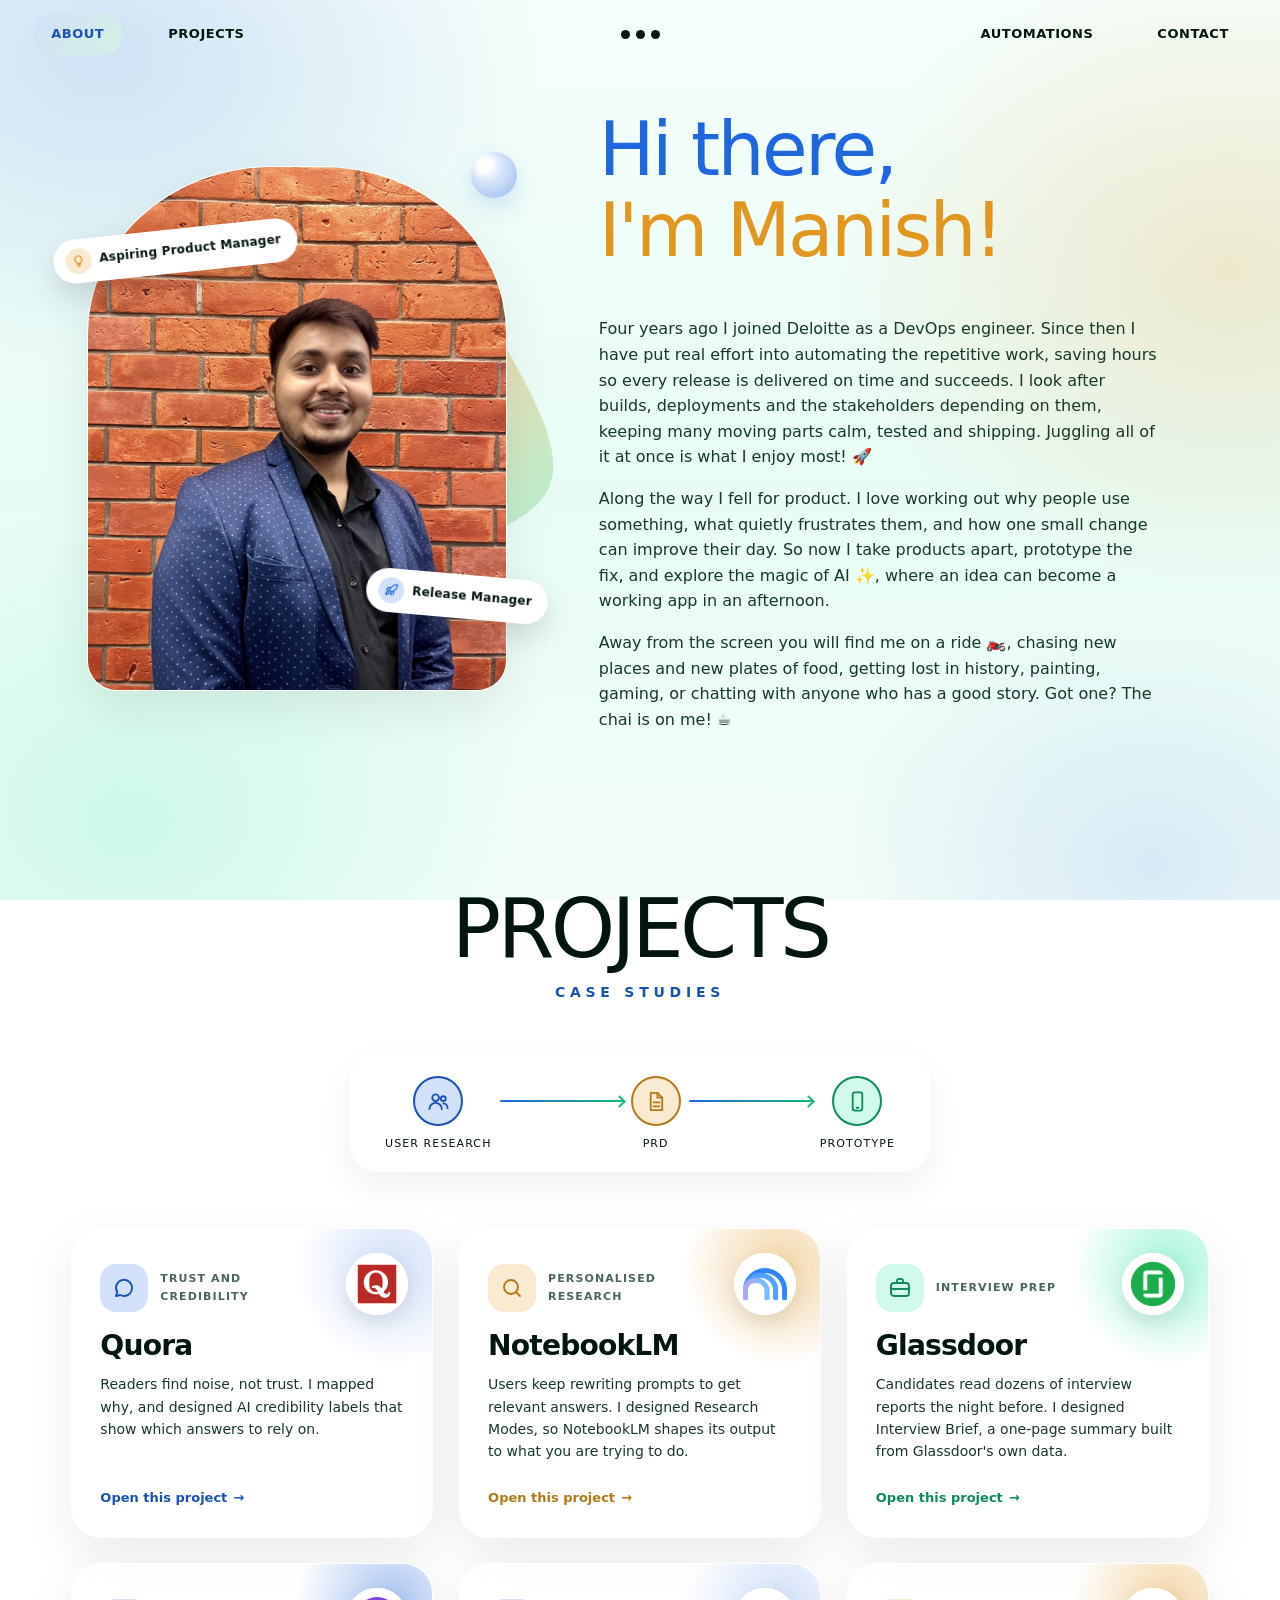
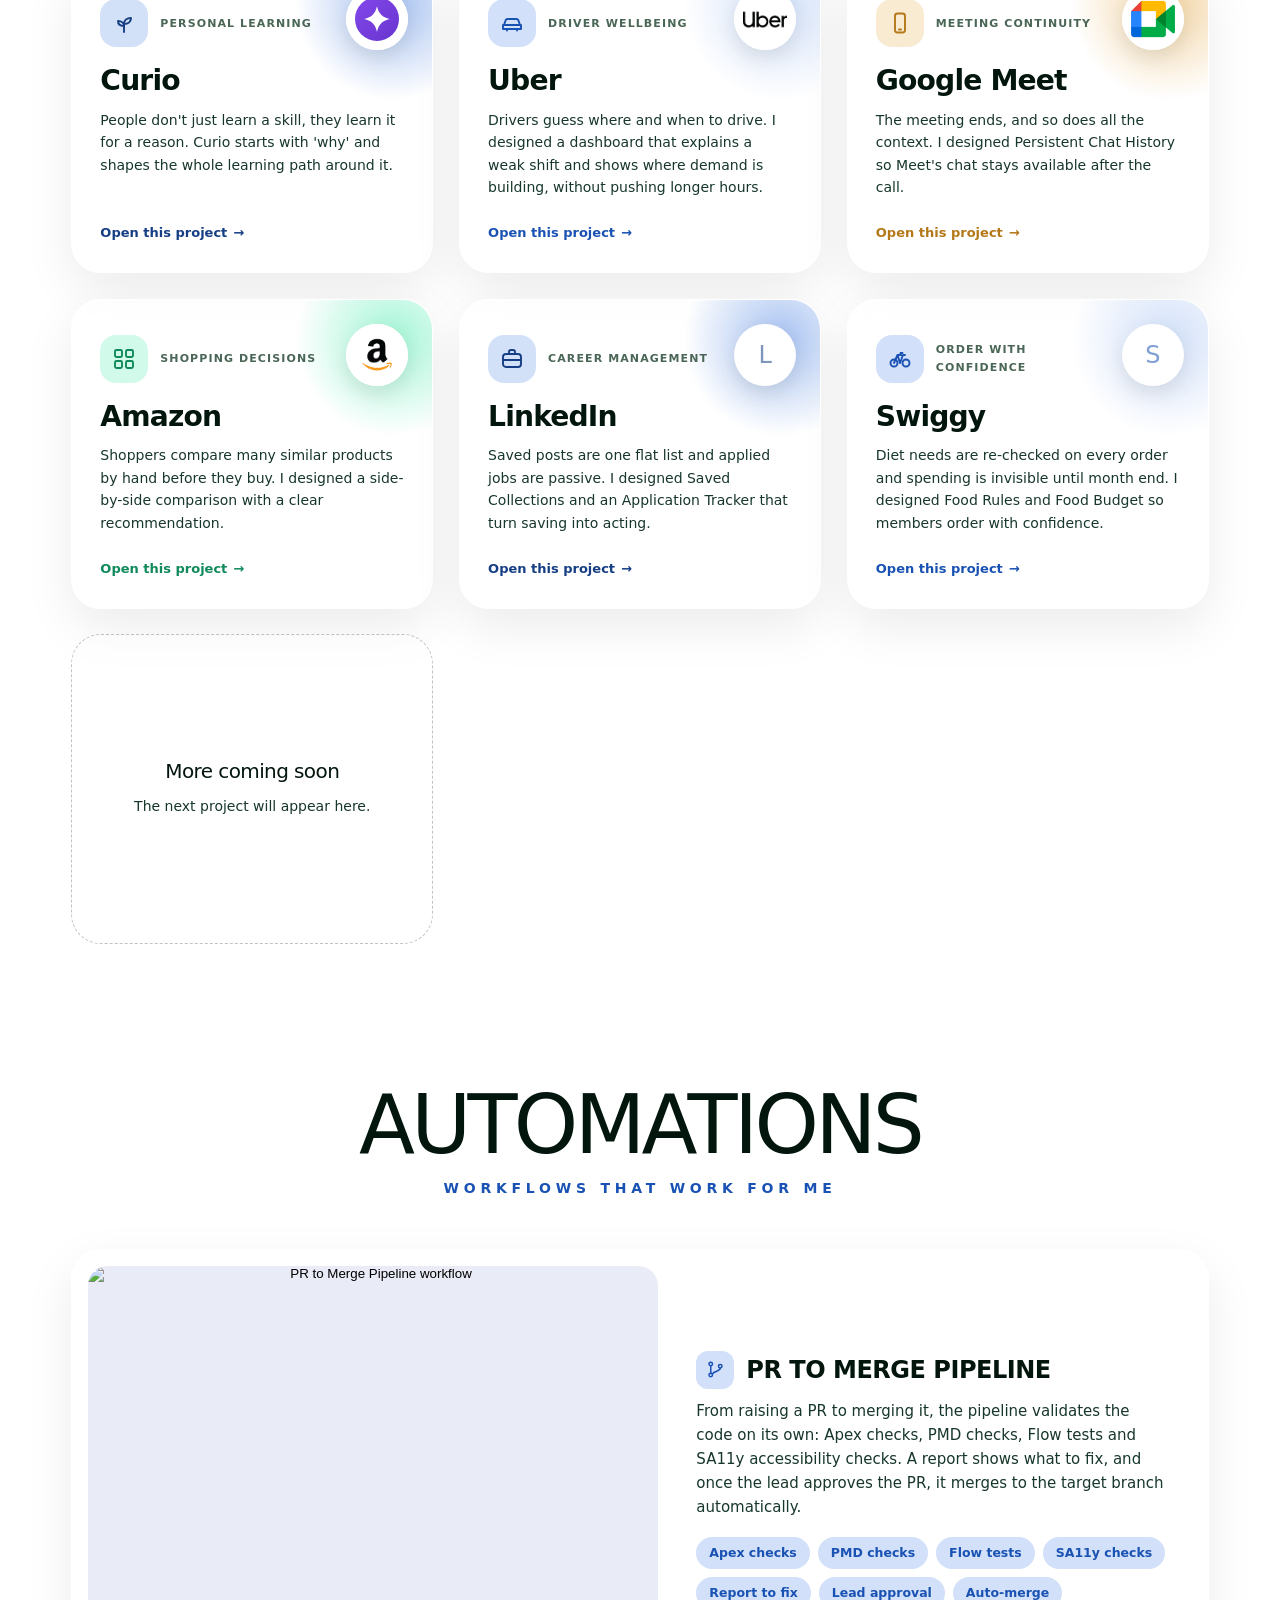
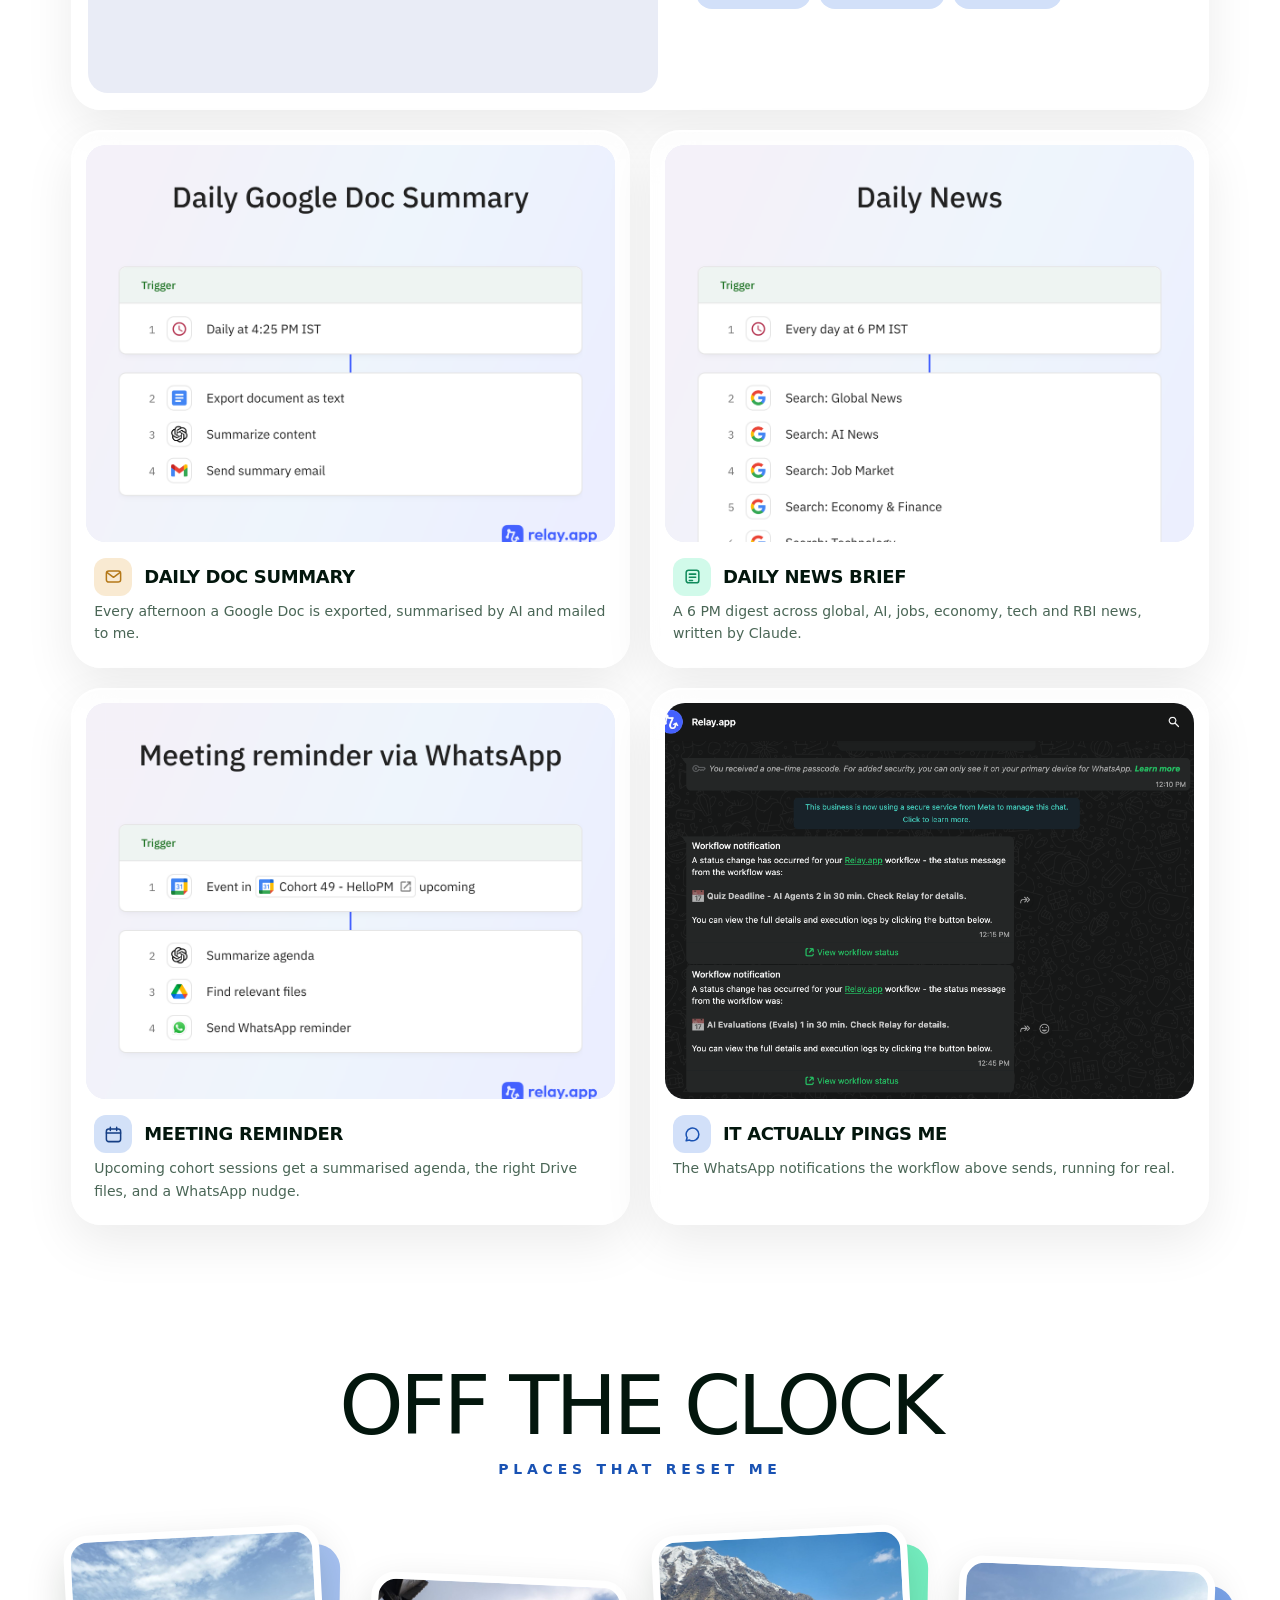
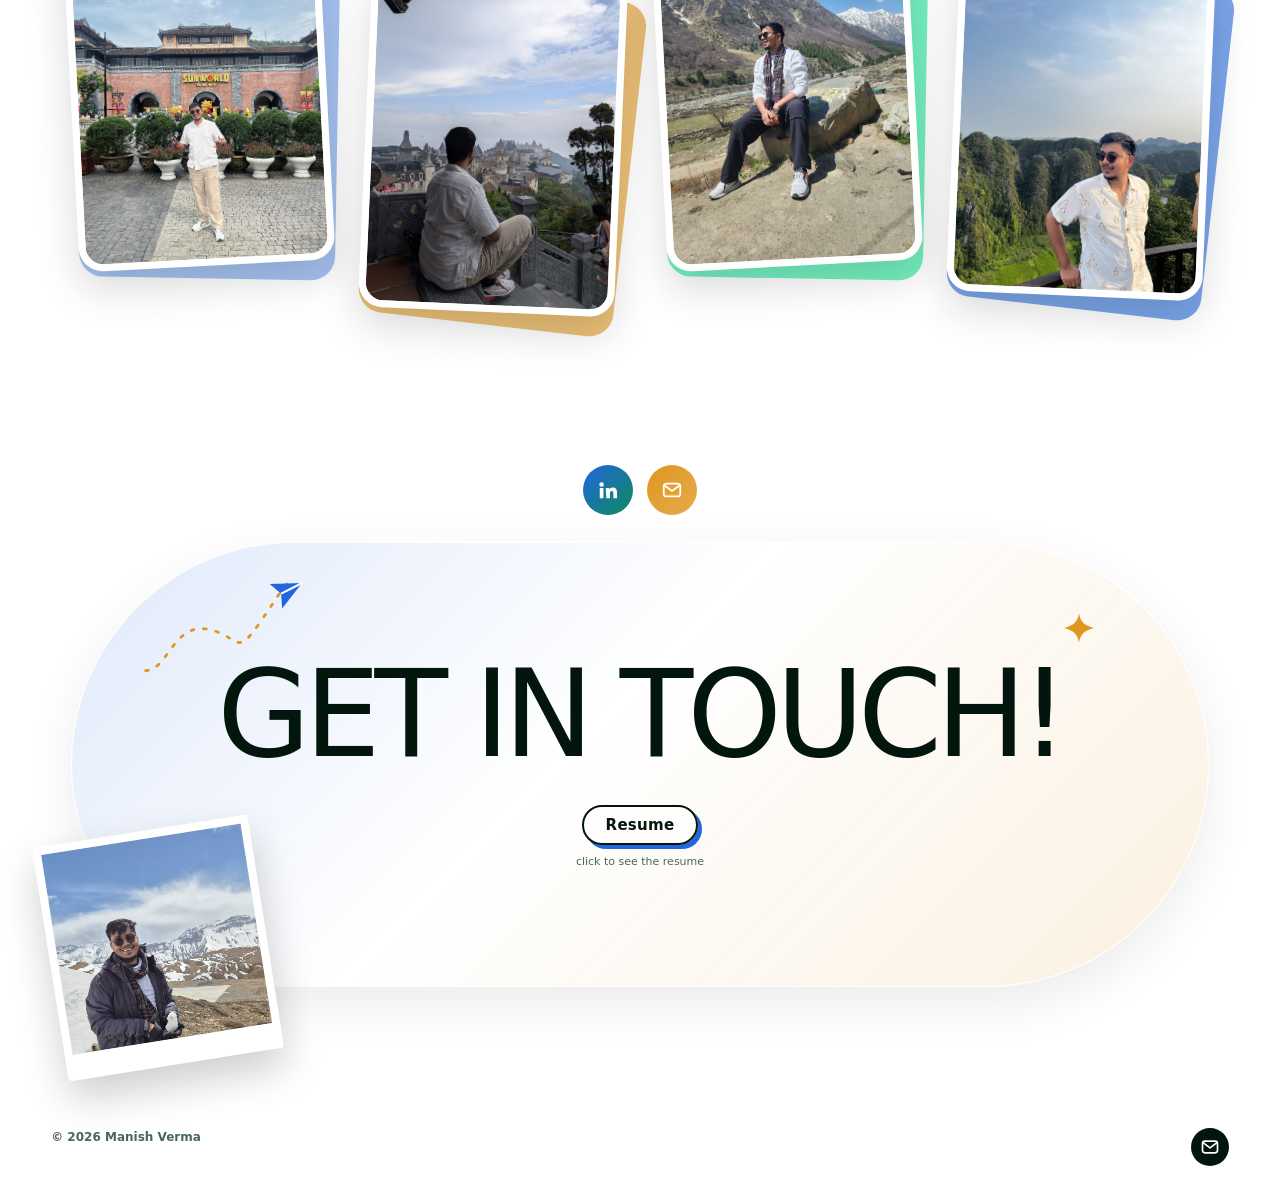
==== commit 016e32eb: "Add files via upload" ====
--- a/index.html
+++ b/index.html
@@ -106,7 +106,7 @@
           </a>
         </div>
         <div class="touch glass" data-reveal>
-          <svg class="plane" viewBox="0 0 120 80" fill="none" aria-hidden="true"><path d="M4 74C20 74 24 40 48 44s20 22 38-4 18-28 22-30" stroke="#e0961f" stroke-width="2" stroke-linecap="round" stroke-dasharray="2 7"/><g transform="translate(96 4) rotate(18)"><path d="M0 8 22 0 14 22 10 12z" fill="#2066df"/><path d="M10 12 22 0" stroke="#fff" stroke-width="1.5"/></g></svg>
+          <svg class="plane" viewBox="0 0 120 80" fill="none" aria-hidden="true"><defs><mask id="trailMask" maskUnits="userSpaceOnUse" x="-10" y="-10" width="150" height="100"><path class="plane-reveal" d="M4 74C20 74 24 40 48 44s20 22 38-4 18-28 22-30" stroke="#fff" stroke-width="9" stroke-linecap="round" fill="none"/></mask></defs><path class="plane-trail" mask="url(#trailMask)" d="M4 74C20 74 24 40 48 44s20 22 38-4 18-28 22-30" stroke="#e0961f" stroke-width="2" stroke-linecap="round" stroke-dasharray="2 7"/><g class="plane-jet" transform="translate(96 4) rotate(18)"><path d="M0 8 22 0 14 22 10 12z" fill="#2066df"/><path d="M10 12 22 0" stroke="#fff" stroke-width="1.5"/></g></svg>
           <span class="deco d7"><svg viewBox="0 0 24 24" fill="currentColor"><path d="M12 0c.8 6.6 4.4 10.2 12 12-7.6 1.8-11.2 5.4-12 12-.8-6.6-4.4-10.2-12-12C7.6 10.2 11.2 6.6 12 0z"/></svg></span>
           <h2 class="touch-title">GET IN TOUCH!</h2>
           <a id="resumeBtn" class="cv" href="#" target="_blank" rel="noopener" hidden><span class="pill" id="resumeLabel"></span><small>click to see the resume</small></a>
--- a/css/style.css
+++ b/css/style.css
@@ -673,3 +673,31 @@
 .mk-stats.tri{grid-template-columns:repeat(3,1fr)}
 .mk-stats.tri b{font-size:13px}
 @media(max-width:520px){.mk-stats.tri{grid-template-columns:1fr}}
+.mock img{width:100%;display:block;border-radius:10px;border:1px solid var(--line);aspect-ratio:16/10;object-fit:cover;object-position:top}
+.shots{margin-top:18px;padding:clamp(18px,2.4vw,28px)}
+.shots h3{font-size:18px;font-weight:600;color:var(--deep);margin-bottom:14px}
+.shot-grid{display:grid;grid-template-columns:repeat(auto-fit,minmax(min(100%,240px),1fr));gap:16px}
+.shot-grid figure{margin:0;display:grid;gap:8px;align-content:start}
+.shot-grid img{width:100%;display:block;border-radius:10px;border:1px solid var(--line);aspect-ratio:16/10;object-fit:cover;object-position:top;background:#fff}
+.shot-grid figcaption{font-size:13px;line-height:1.45;color:var(--ink2)}
+.shot-grid figcaption b{color:var(--ink);font-weight:600}
+/* featured automation: image on the left, text and stage chips on the right */
+.auto-wide{grid-column:1/-1;display:grid;grid-template-columns:minmax(0,1.15fr) minmax(0,1fr);gap:clamp(18px,3vw,40px);align-items:center;padding:16px}
+.auto-wide:hover{transform:none}
+.auto-wide .a-body{padding:8px clamp(8px,2vw,28px) 8px 0}
+.auto-wide .cap{margin:0 0 10px}
+.auto-wide .cap h3{font-size:clamp(18px,2vw,24px)}
+.auto-wide p{margin:0 0 18px;font-size:15px;line-height:1.6;color:var(--ink2)}
+.a-tags{list-style:none;display:flex;flex-wrap:wrap;gap:8px;padding:0;margin:0}
+.a-tags li{font-size:12.5px;font-weight:600;padding:6px 13px;border-radius:99px;background:#d2e0f9;color:#1952b3}
+@media(max-width:760px){.auto-wide{grid-template-columns:1fr}.auto-wide .a-body{padding:4px 8px 10px}}
+
+/* ---------- navigation: sliding highlight behind the current / hovered section ---------- */
+.nav a:not(.dots){padding:10px 18px;margin:-10px -18px;border-radius:999px;transition:color .25s}
+.nav a:not(.dots)::after{display:none}
+.nav a.on{color:#1952b3}
+.nav .ind{position:absolute;left:0;top:0;width:0;height:0;border-radius:999px;background:linear-gradient(135deg,#d2e0f9,#d3f1e4);opacity:0;z-index:-1;pointer-events:none;transition:transform .5s cubic-bezier(.2,.8,.2,1),width .5s cubic-bezier(.2,.8,.2,1),height .3s,top .3s,opacity .25s}
+@media(max-width:560px){.nav a:not(.dots){padding:8px 10px;margin:-8px -10px}}
+@media(prefers-reduced-motion:reduce){.nav .ind{transition:none}}
+/* plane on the contact card: let the nose sit on the end of the trail */
+.plane{overflow:visible}
